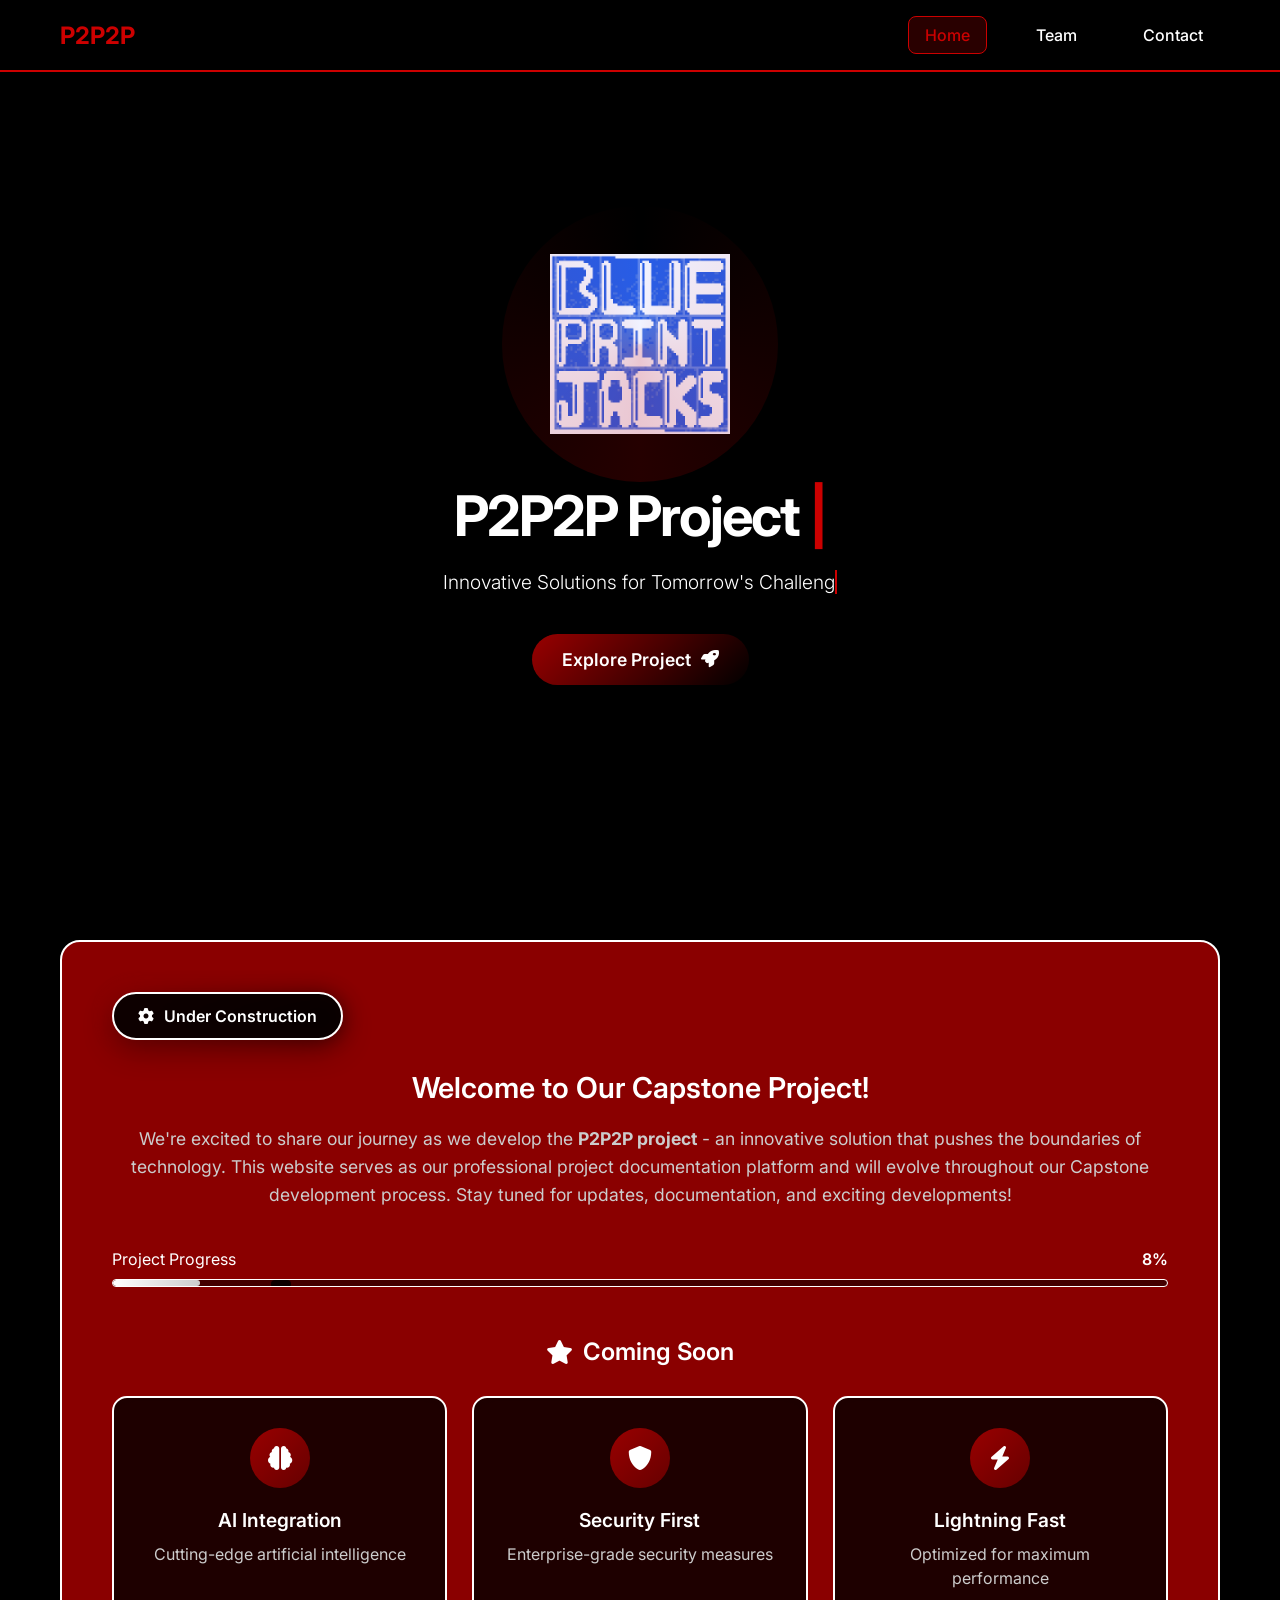
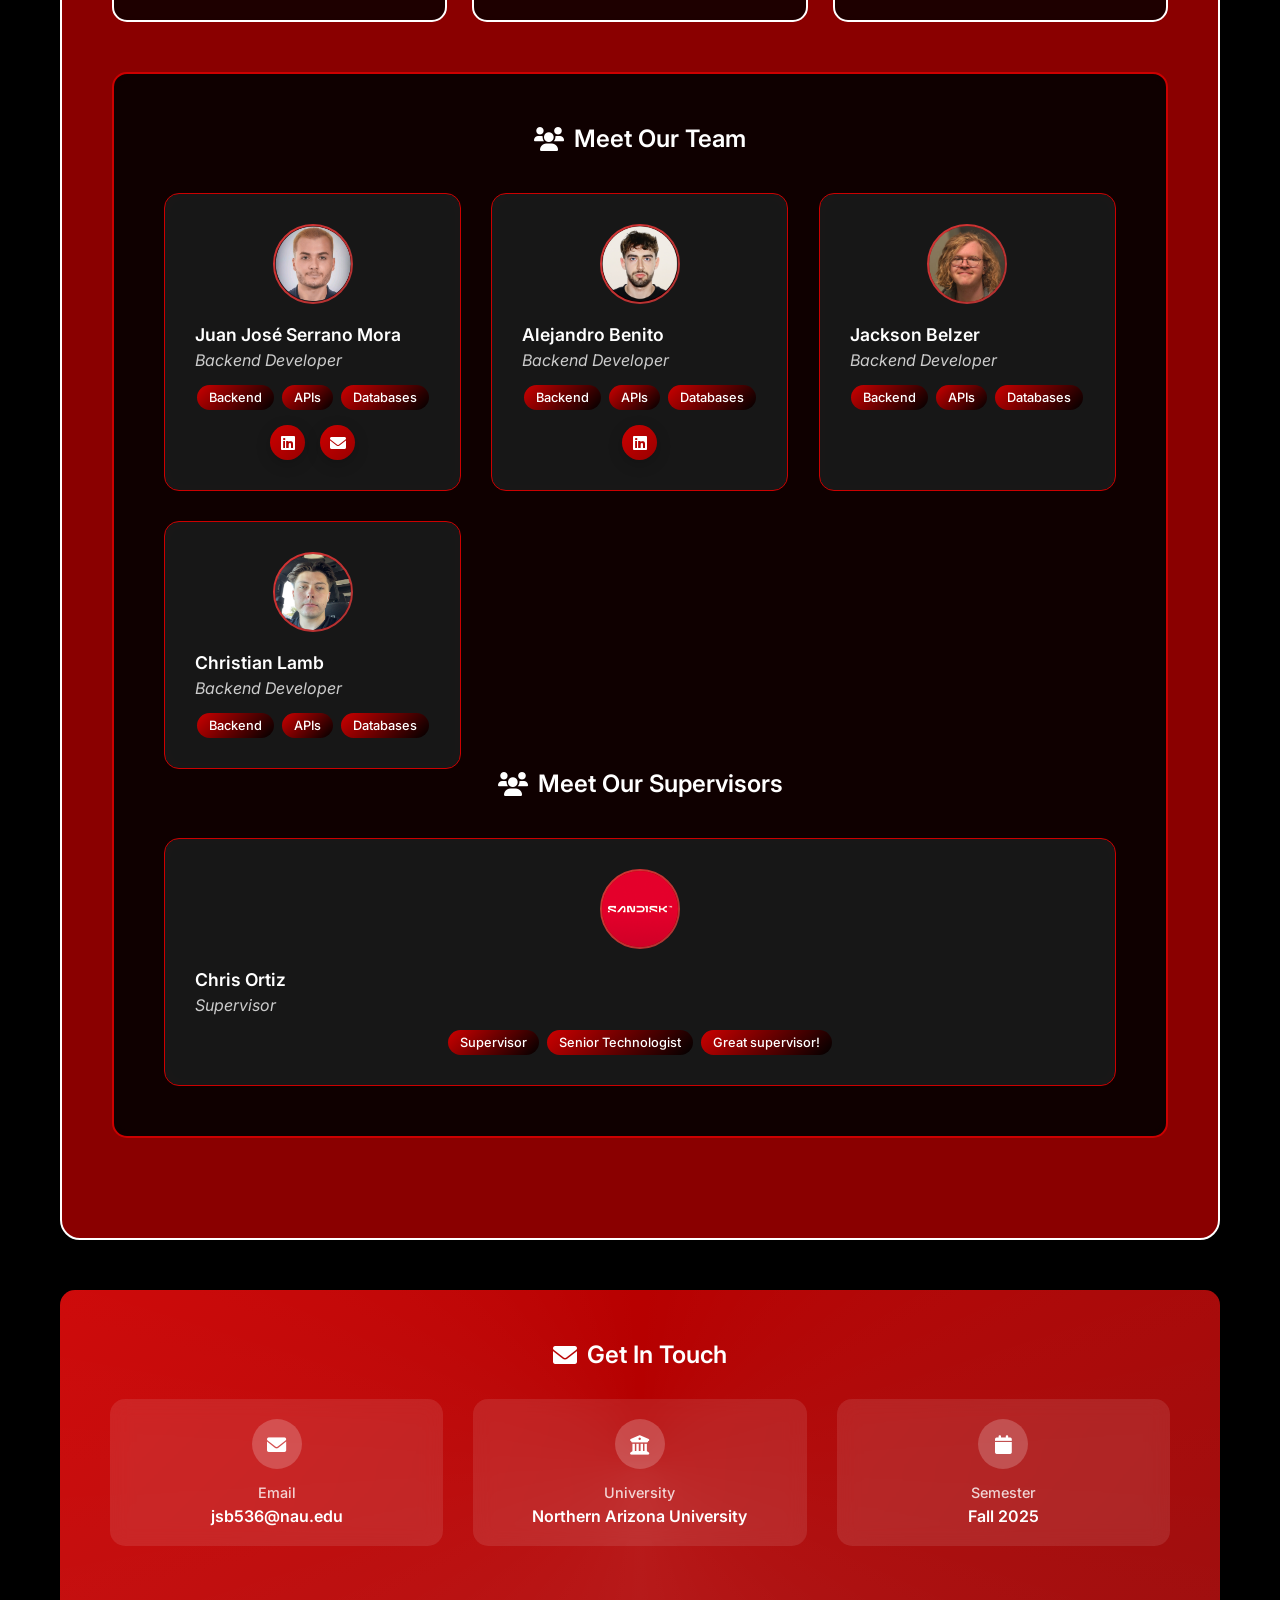
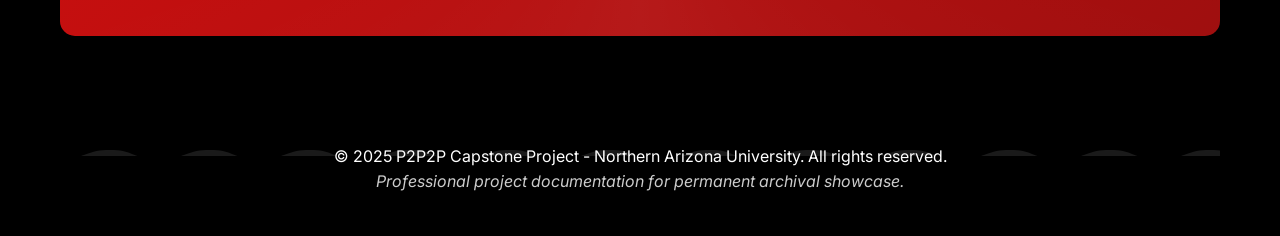
==== web/index.html @ 06bf7842 "added web page" ====
<!DOCTYPE html>
<html lang="en">
<head>
    <meta charset="UTF-8">
    <meta name="viewport" content="width=device-width, initial-scale=1.0">
    <meta name="description" content="P2P2P Capstone Project - Northern Arizona University Fall 2025. Professional project documentation and development showcase.">
    <meta name="keywords" content="Capstone, P2P2P, Northern Arizona University, Software Engineering, Computer Science">
    <meta name="author" content="Juan José Serrano Mora, Alejandro Benito">
    <title>P2P2P - Capstone Project | Northern Arizona University</title>
    <link href="https://fonts.googleapis.com/css2?family=Inter:wght@300;400;600;700&display=swap" rel="stylesheet">
    <link rel="stylesheet" href="https://cdnjs.cloudflare.com/ajax/libs/font-awesome/6.0.0/css/all.min.css">
    <link rel="stylesheet" href="styles.css">
</head>
<body>
    <!-- Particles Background -->
    <div class="particles-container" id="particles"></div>
    
    <!-- Navigation -->
    <nav class="nav">
        <div class="nav-container">
            <div class="nav-logo">P2P2P</div>
            <div class="nav-menu">
                <a href="#home" class="nav-link">Home</a>
                <a href="#team" class="nav-link">Team</a>
                <a href="#contact" class="nav-link">Contact</a>
            </div>
            <div class="nav-toggle" id="mobile-menu">
                <span class="bar"></span>
                <span class="bar"></span>
                <span class="bar"></span>
            </div>
        </div>
    </nav>

    <div class="container">
        <!-- Hero Section -->
        <section class="hero" id="home">
            <div class="hero-content">
                <div class="logo-container">
                    <div class="logo">
                        <img src="./images/blueprint_jacks_big.png" alt="P2P2P Team Logo" class="logo-image">
                        <div class="logo-glow"></div>
                    </div>
                </div>
                <h1 class="project-title">
                    <span class="title-line">P2P2P Project</span>
                    <span class="title-cursor">|</span>
                </h1>
                <p class="project-subtitle typing-text">Innovative Solutions for Tomorrow's Challenges</p>
                <a href="https://github.com/xyloquack/P2P2P" target="_blank" class="cta-button">
                    <span>Explore Project</span>
                    <i class="fas fa-rocket"></i>
                </a>
            </div>
        </section>

        <!-- Main Content -->
        <main class="main-content">
            <div class="construction-badge">
                <i class="fas fa-cog"></i>
                <span>Under Construction</span>
                <div class="badge-glow"></div>
            </div>

            <h2 class="welcome-message">Welcome to Our Capstone Project!</h2>
            
            <p class="description">
                We're excited to share our journey as we develop the <strong>P2P2P project</strong> - an innovative solution that pushes the boundaries 
                of technology. This website serves as our professional project documentation platform and will evolve throughout 
                our Capstone development process. Stay tuned for updates, documentation, and exciting developments!
            </p>

            <!-- Interactive Progress Bar -->
            <div class="progress-section">
                <div class="progress-label">
                    <span>Project Progress</span>
                    <span class="progress-percentage">15%</span>
                </div>
                <div class="progress-bar">
                    <div class="progress-fill"></div>
                    <div class="progress-sparkle"></div>
                </div>
            </div>

            <!-- Features Preview -->
            <div class="features-preview">
                <h3 class="section-title">
                    <i class="fas fa-star"></i>
                    Coming Soon
                </h3>
                <div class="features-grid">
                    <div class="feature-card">
                        <div class="feature-icon">
                            <i class="fas fa-brain"></i>
                        </div>
                        <h4>AI Integration</h4>
                        <p>Cutting-edge artificial intelligence</p>
                    </div>
                    <div class="feature-card">
                        <div class="feature-icon">
                            <i class="fas fa-shield-alt"></i>
                        </div>
                        <h4>Security First</h4>
                        <p>Enterprise-grade security measures</p>
                    </div>
                    <div class="feature-card">
                        <div class="feature-icon">
                            <i class="fas fa-bolt"></i>
                        </div>
                        <h4>Lightning Fast</h4>
                        <p>Optimized for maximum performance</p>
                    </div>
                </div>
            </div>

            <!-- Team Section -->
            <section class="team-section" id="team">
                <h3 class="section-title">
                    <i class="fas fa-users"></i>
                    Meet Our Team
                </h3>
                <div class="team-grid">
                    <div class="team-member">
                        <div class="member-avatar">
                            <img src="./images/juan_jose_serrano.png" alt="Juan José Serrano" class="member-photo">
                            <div class="avatar-ring"></div>
                        </div>
                        <div class="member-info">
                            <div class="member-name">Juan José Serrano Mora</div>
                            <div class="member-role">Backend Developer</div>
                            <div class="member-skills">
                                <span class="skill">Backend</span>
                                <span class="skill">APIs</span>
                                <span class="skill">Databases</span>
                            </div>
                            <div class="member-links">
                                <a href="https://www.linkedin.com/in/juan-jos%C3%A9-serrano-mora/" target="_blank" class="member-linkedin">
                                    <i class="fab fa-linkedin"></i>
                                </a>
                                <a href="mailto:jserranom04@gmail.com" class="member-email">
                                    <i class="fas fa-envelope"></i>
                                </a>
                            </div>
                        </div>
                    </div>
                    <div class="team-member">
                        <div class="member-avatar">
                            <img src="./images/alejandro_benito.png" alt="Alejandro Benito" class="member-photo">
                            <div class="avatar-ring"></div>
                        </div>
                        <div class="member-info">
                            <div class="member-name">Alejandro Benito</div>
                            <div class="member-role">Backend Developer</div>
                            <div class="member-skills">
                                <span class="skill">Backend</span>
                                <span class="skill">APIs</span>
                                <span class="skill">Databases</span>
                            </div>
                            <div class="member-links">
                                <a href="https://www.linkedin.com/in/albenito" target="_blank" class="member-linkedin">
                                    <i class="fab fa-linkedin"></i>
                                </a>
                            </div>
                        </div>
                    </div>
                    <div class="team-member">
                        <div class="member-avatar">
                            <img src="./images/jackson_belzer.png" alt="Jackson Belzer" class="member-photo">
                            <div class="avatar-ring"></div>
                        </div>
                        <div class="member-info">
                            <div class="member-name">Jackson Belzer</div>
                            <div class="member-role">Backend Developer</div>
                            <div class="member-skills">
                                <span class="skill">Backend</span>
                                <span class="skill">APIs</span>
                                <span class="skill">Databases</span>
                            </div>
                        </div>
                    </div>
                    <div class="team-member">
                        <div class="member-avatar">
                            <img src="./images/christian_lamb.png" alt="Christian Lamb" class="member-photo">
                            <div class="avatar-ring"></div>
                        </div>
                        <div class="member-info">
                            <div class="member-name">Christian Lamb</div>
                            <div class="member-role">Backend Developer</div>
                            <div class="member-skills">
                                <span class="skill">Backend</span>
                                <span class="skill">APIs</span>
                                <span class="skill">Databases</span>
                            </div>
                        </div>
                    </div>
                </div>
                <h3 class="section-title">
                    <i class="fas fa-users"></i>
                    Meet Our Supervisors
                </h3>
                <div class="sand disk team">
                    <div class="team-member">
                        <div class="member-avatar">
                            <img src="./images/sand-disk.png" alt="Chris Ortiz" class="member-photo">
                            <div class="avatar-ring"></div>
                        </div>
                        <div class="member-info">
                            <div class="member-name">Chris Ortiz</div>
                            <div class="member-role">Supervisor</div>
                            <div class="member-skills">
                                <span class="skill">Supervisor</span>
                                <span class="skill">Senior Technologist</span>
                                <span class="skill">Great supervisor!</span>
                            </div>
                        </div>
                    </div>
                </div>
            </section>
        </main>

        <!-- Contact Section -->
        <section class="contact-section" id="contact">
            <h3 class="section-title">
                <i class="fas fa-envelope"></i>
                Get In Touch
            </h3>
            <div class="contact-content">
                <div class="contact-info">
                    <div class="contact-item">
                        <div class="contact-icon">
                            <i class="fas fa-envelope"></i>
                        </div>
                        <div class="contact-details">
                            <span class="contact-label">Email</span>
                            <span class="contact-value">jsb536@nau.edu</span>
                        </div>
                    </div>
                    <div class="contact-item">
                        <div class="contact-icon">
                            <i class="fas fa-university"></i>
                        </div>
                        <div class="contact-details">
                            <span class="contact-label">University</span>
                            <span class="contact-value">Northern Arizona University</span>
                        </div>
                    </div>
                    <div class="contact-item">
                        <div class="contact-icon">
                            <i class="fas fa-calendar"></i>
                        </div>
                        <div class="contact-details">
                            <span class="contact-label">Semester</span>
                            <span class="contact-value">Fall 2025</span>
                        </div>
                    </div>
                </div>
            </div>
        </section>

        <!-- Footer -->
        <footer class="footer">
            <div class="footer-content">
                <p>&copy; 2025 P2P2P Capstone Project - Northern Arizona University. All rights reserved.</p>
                <p class="footer-tagline">Professional project documentation for permanent archival showcase.</p>
            </div>
            <div class="footer-wave"></div>
        </footer>
    </div>

    <!-- Scripts -->
    <script src="script.js"></script>
</body>
</html>
---- web/styles.css ----
/* ==========================================================================
   P2P2P Project - Advanced Styles
   ========================================================================== */

/* Reset and Base Styles */
* {
    margin: 0;
    padding: 0;
    box-sizing: border-box;
}

:root {
    --primary-gradient: linear-gradient(135deg, #CC0000 0%, #990000 100%);
    --secondary-gradient: linear-gradient(135deg, #990000 0%, #000000 100%);
    --accent-gradient: linear-gradient(135deg, #CC0000 0%, #000000 100%);
    --dark-gradient: linear-gradient(135deg, #000000 0%, #1A1A1A 100%);
    
    --text-light: rgba(255, 255, 255, 1);
    --text-dark: #FFFFFF;
    --text-muted: #CCCCCC;
    
    --shadow-soft: 0 10px 30px rgba(0, 0, 0, 0.3);
    --shadow-medium: 0 20px 60px rgba(0, 0, 0, 0.4);
    --shadow-strong: 0 30px 80px rgba(204, 0, 0, 0.3);
    
    --border-radius-sm: 8px;
    --border-radius-md: 15px;
    --border-radius-lg: 20px;
    --border-radius-xl: 30px;
    
    --transition-fast: 0.2s ease;
    --transition-medium: 0.3s ease;
    --transition-slow: 0.5s ease;
}

body {
    font-family: 'Inter', sans-serif;
    background: #000000;
    min-height: 100vh;
    color: #FFFFFF;
    overflow-x: hidden;
    position: relative;
}

.container {
    max-width: 1200px;
    margin: 0 auto;
    padding: 0 20px;
    position: relative;
    z-index: 2;
}

/* ==========================================================================
   Particles Background
   ========================================================================== */
.particles-container {
    position: fixed;
    top: 0;
    left: 0;
    width: 100%;
    height: 100%;
    z-index: 1;
    pointer-events: none;
}

.particle {
    position: absolute;
    background: rgba(255, 255, 255, 0.1);
    border-radius: 50%;
    pointer-events: none;
    animation: float-particle linear infinite;
}

@keyframes float-particle {
    from {
        transform: translateY(100vh) rotate(0deg);
        opacity: 0;
    }
    10% {
        opacity: 1;
    }
    90% {
        opacity: 1;
    }
    to {
        transform: translateY(-100px) rotate(360deg);
        opacity: 0;
    }
}

/* ==========================================================================
   Navigation
   ========================================================================== */
.nav {
    position: fixed;
    top: 0;
    left: 0;
    right: 0;
    background: rgba(0, 0, 0, 0.9);
    backdrop-filter: blur(20px);
    border-bottom: 2px solid #CC0000;
    z-index: 1000;
    transition: var(--transition-medium);
}

.nav.scrolled {
    background: rgba(0, 0, 0, 0.95);
    box-shadow: 0 4px 20px rgba(204, 0, 0, 0.3);
}

.nav-container {
    max-width: 1200px;
    margin: 0 auto;
    padding: 1rem 20px;
    display: flex;
    justify-content: space-between;
    align-items: center;
}

.nav-logo {
    font-size: 1.5rem;
    font-weight: 700;
    color: #CC0000;
    text-decoration: none;
    text-shadow: 2px 2px 4px rgba(0, 0, 0, 0.8);
    transition: var(--transition-medium);
}

.nav-logo:hover {
    color: #FF0000;
    text-shadow: 0 0 10px rgba(204, 0, 0, 0.5);
}

.nav-menu {
    display: flex;
    gap: 2rem;
}

.nav-link {
    color: #FFFFFF;
    text-decoration: none;
    font-weight: 500;
    position: relative;
    transition: var(--transition-medium);
    padding: 8px 16px;
    border-radius: var(--border-radius-sm);
    border: 1px solid transparent;
}

.nav-link:hover {
    color: #CC0000;
    background: rgba(204, 0, 0, 0.1);
    border-color: #CC0000;
    transform: translateY(-2px);
}

.nav-link::after {
    content: '';
    position: absolute;
    bottom: 2px;
    left: 50%;
    width: 0;
    height: 2px;
    background: #CC0000;
    transition: var(--transition-medium);
    transform: translateX(-50%);
}

.nav-link:hover::after {
    width: 80%;
}

.nav-toggle {
    display: none;
    flex-direction: column;
    cursor: pointer;
}

.bar {
    width: 25px;
    height: 3px;
    background: white;
    margin: 3px 0;
    transition: var(--transition-medium);
}

/* ==========================================================================
   Hero Section
   ========================================================================== */
.hero {
    min-height: 100vh;
    display: flex;
    align-items: center;
    justify-content: center;
    text-align: center;
    position: relative;
    padding: 60px 0 40px 0;
}

.hero-content {
    position: relative;
    z-index: 3;
}

.logo-container {
    margin-bottom: 30px;
    position: relative;
}

.logo {
    width: 216px;
    height: 216px;
    margin: 0 auto;
    display: flex;
    align-items: center;
    justify-content: center;
    position: relative;
    animation: float 3s ease-in-out infinite;
    transition: var(--transition-medium);
}

.logo:hover {
    transform: scale(1.05);
}

.logo-image {
    width: 180px;
    height: 180px;
    object-fit: contain;
    filter: drop-shadow(4px 4px 8px rgba(0, 0, 0, 0.8));
}

.logo-text {
    font-size: 48px;
    font-weight: bold;
    color: #FFFFFF;
    text-shadow: 2px 2px 4px rgba(0, 0, 0, 0.8);
}

.logo-glow {
    position: absolute;
    top: -30px;
    left: -30px;
    right: -30px;
    bottom: -30px;
    background: conic-gradient(from 0deg, transparent, rgba(204, 0, 0, 0.3), transparent);
    border-radius: 50%;
    animation: rotate 4s linear infinite;
    opacity: 0.6;
}

@keyframes float {
    0%, 100% { transform: translateY(0px); }
    50% { transform: translateY(-10px); }
}

@keyframes rotate {
    from { transform: rotate(0deg); }
    to { transform: rotate(360deg); }
}

.project-title {
    font-size: 3.5rem;
    font-weight: 700;
    color: white;
    margin-bottom: 20px;
    text-shadow: 2px 2px 4px rgba(0, 0, 0, 0.3);
    letter-spacing: -2px;
    position: relative;
}

.title-cursor {
    animation: blink 1s infinite;
    color: #CC0000;
}

@keyframes blink {
    0%, 50% { opacity: 1; }
    51%, 100% { opacity: 0; }
}

.project-subtitle {
    font-size: 1.2rem;
    color: var(--text-light);
    margin-bottom: 40px;
    font-weight: 300;
    opacity: 0;
    animation: fadeInUp 1s ease 0.5s forwards;
}

.typing-text {
    border-right: 2px solid #CC0000;
    animation: typing 3s steps(40, end), blink-caret 0.75s step-end infinite;
    white-space: nowrap;
    overflow: hidden;
}

@keyframes typing {
    from { width: 0; }
    to { width: 100%; }
}

@keyframes blink-caret {
    from, to { border-color: transparent; }
    50% { border-color: #CC0000; }
}

@keyframes fadeInUp {
    from {
        opacity: 0;
        transform: translateY(30px);
    }
    to {
        opacity: 1;
        transform: translateY(0);
    }
}

.cta-button {
    background: var(--secondary-gradient);
    color: white;
    border: none;
    padding: 15px 30px;
    border-radius: var(--border-radius-xl);
    font-size: 1.1rem;
    font-weight: 600;
    cursor: pointer;
    transition: var(--transition-medium);
    box-shadow: var(--shadow-soft);
    position: relative;
    overflow: hidden;
    display: inline-flex;
    align-items: center;
    gap: 10px;
    text-decoration: none;
}

.cta-button::before {
    content: '';
    position: absolute;
    top: 0;
    left: -100%;
    width: 100%;
    height: 100%;
    background: rgba(255, 255, 255, 0.2);
    transition: var(--transition-medium);
}

.cta-button:hover::before {
    left: 100%;
}

.cta-button:hover {
    transform: translateY(-3px);
    box-shadow: var(--shadow-medium);
}

.cta-button i {
    transition: var(--transition-medium);
}

.cta-button:hover i {
    transform: translateX(5px);
}

/* ==========================================================================
   Main Content
   ========================================================================== */
.main-content {
    background: rgba(153, 0, 0, 0.9);
    backdrop-filter: blur(20px);
    border-radius: var(--border-radius-lg);
    padding: 50px;
    margin: 40px 0;
    box-shadow: var(--shadow-medium);
    position: relative;
    border: 2px solid #FFFFFF;
}

.construction-badge {
    display: inline-flex;
    align-items: center;
    background: rgba(0, 0, 0, 0.9);
    color: white;
    padding: 12px 24px;
    border-radius: var(--border-radius-xl);
    font-weight: 600;
    margin-bottom: 30px;
    box-shadow: var(--shadow-soft);
    position: relative;
    gap: 10px;
    animation: pulse-badge 2s ease-in-out infinite;
    border: 2px solid #FFFFFF;
}

@keyframes pulse-badge {
    0%, 100% { transform: scale(1); }
    50% { transform: scale(1.05); }
}

.construction-badge i {
    animation: spin 2s linear infinite;
}

@keyframes spin {
    from { transform: rotate(0deg); }
    to { transform: rotate(360deg); }
}

.badge-glow {
    position: absolute;
    top: -2px;
    left: -2px;
    right: -2px;
    bottom: -2px;
    background: var(--secondary-gradient);
    border-radius: var(--border-radius-xl);
    z-index: -1;
    filter: blur(10px);
    opacity: 0.5;
    animation: glow-pulse 2s ease-in-out infinite;
}

@keyframes glow-pulse {
    0%, 100% { opacity: 0.5; }
    50% { opacity: 0.8; }
}

.welcome-message {
    font-size: 1.8rem;
    font-weight: 600;
    color: #FFFFFF;
    margin-bottom: 20px;
    text-align: center;
}

.description {
    font-size: 1.1rem;
    line-height: 1.6;
    color: #CCCCCC;
    text-align: center;
    margin-bottom: 40px;
}

/* ==========================================================================
   Progress Section
   ========================================================================== */
.progress-section {
    margin: 40px 0;
}

.progress-label {
    display: flex;
    justify-content: space-between;
    align-items: center;
    margin-bottom: 10px;
}

.progress-percentage {
    font-weight: 600;
    color: #FFFFFF;
}

.progress-bar {
    width: 100%;
    height: 8px;
    background: rgba(0, 0, 0, 0.5);
    border-radius: var(--border-radius-sm);
    overflow: hidden;
    position: relative;
    border: 1px solid #FFFFFF;
}

.progress-fill {
    height: 100%;
    background: linear-gradient(90deg, #FFFFFF 0%, #CCCCCC 100%);
    width: 15%;
    border-radius: var(--border-radius-sm);
    animation: progress-pulse 2s ease-in-out infinite;
    position: relative;
}

@keyframes progress-pulse {
    0%, 100% { opacity: 1; }
    50% { opacity: 0.7; }
}

.progress-sparkle {
    position: absolute;
    top: 0;
    left: 15%;
    width: 20px;
    height: 8px;
    background: rgba(0, 0, 0, 0.8);
    border-radius: var(--border-radius-sm);
    animation: sparkle 1.5s ease-in-out infinite;
}

@keyframes sparkle {
    0%, 100% { opacity: 0; transform: translateX(-10px); }
    50% { opacity: 1; transform: translateX(10px); }
}

/* ==========================================================================
   Features Preview
   ========================================================================== */
.features-preview {
    margin: 50px 0;
}

.section-title {
    font-size: 1.5rem;
    font-weight: 600;
    color: #FFFFFF;
    margin-bottom: 30px;
    display: flex;
    align-items: center;
    justify-content: center;
}

.section-title i {
    margin-right: 10px;
    color: #FFFFFF;
}

.features-grid {
    display: grid;
    grid-template-columns: repeat(auto-fit, minmax(280px, 1fr));
    gap: 25px;
    margin-top: 30px;
}

.feature-card {
    background: rgba(0, 0, 0, 0.8);
    backdrop-filter: blur(10px);
    border-radius: var(--border-radius-md);
    padding: 30px;
    text-align: center;
    transition: var(--transition-medium);
    border: 2px solid #FFFFFF;
    position: relative;
    overflow: hidden;
}

.feature-card::before {
    content: '';
    position: absolute;
    top: 0;
    left: -100%;
    width: 100%;
    height: 100%;
    background: linear-gradient(90deg, transparent, rgba(255, 255, 255, 0.3), transparent);
    transition: var(--transition-slow);
}

.feature-card:hover::before {
    left: 100%;
}

.feature-card:hover {
    transform: translateY(-10px);
    box-shadow: var(--shadow-medium);
}

.feature-icon {
    width: 60px;
    height: 60px;
    background: linear-gradient(135deg, #990000 0%, #660000 100%);
    border-radius: 50%;
    display: flex;
    align-items: center;
    justify-content: center;
    margin: 0 auto 20px;
    color: white;
    font-size: 24px;
    transition: var(--transition-medium);
}

.feature-card:hover .feature-icon {
    transform: scale(1.1) rotate(360deg);
}

.feature-card h4 {
    font-size: 1.2rem;
    font-weight: 600;
    margin-bottom: 10px;
    color: #FFFFFF;
}

.feature-card p {
    color: #CCCCCC;
    line-height: 1.5;
}

/* ==========================================================================
   Team Section
   ========================================================================== */
.team-section {
    background: rgba(0, 0, 0, 0.9);
    backdrop-filter: blur(10px);
    border-radius: var(--border-radius-md);
    padding: 50px;
    margin: 50px 0;
    border: 2px solid #CC0000;
    position: relative;
}

.team-section .section-title {
    margin-bottom: 40px;
    color: var(--text-light);
}

.team-grid {
    display: grid;
    grid-template-columns: repeat(auto-fit, minmax(280px, 1fr));
    gap: 30px;
}

.team-member {
    background: rgba(26, 26, 26, 0.9);
    backdrop-filter: blur(10px);
    border-radius: var(--border-radius-md);
    padding: 30px;
    text-align: center;
    transition: var(--transition-medium);
    border: 1px solid #CC0000;
    position: relative;
    overflow: hidden;
}

.team-member:hover {
    transform: translateY(-10px);
    box-shadow: var(--shadow-medium);
}

.member-avatar {
    width: 80px;
    height: 80px;
    background: var(--primary-gradient);
    border-radius: 50%;
    margin: 0 auto 20px;
    display: flex;
    align-items: center;
    justify-content: center;
    color: white;
    font-size: 28px;
    font-weight: bold;
    position: relative;
    transition: var(--transition-medium);
}

.member-avatar span {
    z-index: 2;
    position: relative;
}

.member-photo {
    width: 100%;
    height: 100%;
    border-radius: 50%;
    object-fit: cover;
    z-index: 2;
    position: relative;
    border: 2px solid rgba(255, 255, 255, 0.2);
    transition: var(--transition-medium);
}

.team-member:hover .member-photo {
    border-color: rgba(255, 255, 255, 0.6);
    transform: scale(1.05);
}

.avatar-ring {
    position: absolute;
    top: -5px;
    left: -5px;
    right: -5px;
    bottom: -5px;
    border: 2px solid transparent;
    border-radius: 50%;
    background: conic-gradient(from 0deg, transparent, #CC0000, transparent);
    animation: rotate 3s linear infinite;
    opacity: 0;
    transition: var(--transition-medium);
}

.team-member:hover .avatar-ring {
    opacity: 1;
}

.team-member:hover .member-avatar {
    transform: scale(1.1);
}

.member-info {
    text-align: left;
}

.member-name {
    font-weight: 600;
    color: #FFFFFF;
    margin-bottom: 5px;
    font-size: 1.1rem;
}

.member-role {
    color: #CCCCCC;
    margin-bottom: 15px;
    font-style: italic;
}

.member-skills {
    display: flex;
    flex-wrap: wrap;
    gap: 8px;
    justify-content: center;
}

.skill {
    background: var(--accent-gradient);
    color: white;
    padding: 5px 12px;
    border-radius: var(--border-radius-xl);
    font-size: 0.8rem;
    font-weight: 500;
    transition: var(--transition-medium);
}

.skill:hover {
    transform: scale(1.05);
}

.member-links {
    display: flex;
    justify-content: center;
    gap: 15px;
    margin-top: 15px;
}

.member-linkedin,
.member-email {
    width: 35px;
    height: 35px;
    background: var(--primary-gradient);
    border-radius: 50%;
    display: flex;
    align-items: center;
    justify-content: center;
    color: white;
    text-decoration: none;
    font-size: 16px;
    transition: var(--transition-medium);
    box-shadow: 0 4px 15px rgba(0, 0, 0, 0.2);
}

.member-linkedin:hover,
.member-email:hover {
    transform: translateY(-3px) scale(1.1);
    box-shadow: 0 8px 25px rgba(204, 0, 0, 0.4);
}

/* ==========================================================================
   Contact Section
   ========================================================================== */
.contact-section {
    background: var(--primary-gradient);
    color: white;
    border-radius: var(--border-radius-md);
    padding: 50px;
    margin: 50px 0;
    text-align: center;
    position: relative;
    overflow: hidden;
}

.contact-section::before {
    content: '';
    position: absolute;
    top: -50%;
    left: -50%;
    width: 200%;
    height: 200%;
    background: conic-gradient(from 0deg, transparent, rgba(255, 255, 255, 0.1), transparent);
    animation: rotate 20s linear infinite;
}

.contact-content {
    position: relative;
    z-index: 2;
}

.contact-section .section-title {
    color: white;
    margin-bottom: 30px;
}

.contact-info {
    display: grid;
    grid-template-columns: repeat(auto-fit, minmax(250px, 1fr));
    gap: 30px;
    margin-bottom: 40px;
}

.contact-item {
    display: flex;
    flex-direction: column;
    align-items: center;
    text-align: center;
    transition: var(--transition-medium);
    padding: 20px;
    border-radius: var(--border-radius-md);
    background: rgba(255, 255, 255, 0.1);
    backdrop-filter: blur(10px);
}

.contact-item:hover {
    transform: translateY(-5px);
    background: rgba(255, 255, 255, 0.2);
}

.contact-icon {
    width: 50px;
    height: 50px;
    background: rgba(255, 255, 255, 0.2);
    border-radius: 50%;
    display: flex;
    align-items: center;
    justify-content: center;
    margin-bottom: 15px;
    font-size: 1.2rem;
    transition: var(--transition-medium);
}

.contact-item:hover .contact-icon {
    transform: scale(1.1);
    background: rgba(255, 255, 255, 0.3);
}

.contact-details {
    display: flex;
    flex-direction: column;
    gap: 5px;
}

.contact-label {
    font-size: 0.9rem;
    opacity: 0.8;
    font-weight: 500;
}

.contact-value {
    font-weight: 600;
}

.social-links {
    display: flex;
    justify-content: center;
    gap: 20px;
}

.social-link {
    background: rgba(0, 0, 0, 0.6);
    backdrop-filter: blur(10px);
    border-radius: var(--border-radius-md);
    display: flex;
    align-items: center;
    justify-content: center;
    color: white;
    text-decoration: none;
    transition: var(--transition-medium);
    font-size: 1.1rem;
    padding: 15px 25px;
    border: 2px solid rgba(255, 255, 255, 0.3);
    gap: 10px;
    font-weight: 600;
}

.social-link i {
    font-size: 1.3rem;
}

.social-link:hover {
    transform: translateY(-3px);
    background: rgba(0, 0, 0, 0.8);
    border-color: #FFFFFF;
    box-shadow: 0 8px 25px rgba(0, 0, 0, 0.4);
    color: #FFFFFF;
}

/* ==========================================================================
   Footer
   ========================================================================== */
.footer {
    text-align: center;
    padding: 60px 0 40px;
    position: relative;
}

.footer-content {
    position: relative;
    z-index: 2;
}

.footer-content p {
    color: var(--text-light);
    margin-bottom: 5px;
}

.footer-tagline {
    font-style: italic;
    opacity: 0.8;
}

.footer-wave {
    position: absolute;
    bottom: 0;
    left: 0;
    right: 0;
    height: 100px;
    background: url("data:image/svg+xml,%3Csvg width='100' height='20' viewBox='0 0 100 20' xmlns='http://www.w3.org/2000/svg'%3E%3Cpath d='M21.184 20c.357-.13.72-.264 1.088-.402l1.768-.661C33.64 15.347 39.647 14 50 14c10.271 0 15.362 1.222 24.629 4.928.955.383 1.944.79 2.965 1.218.383.16.692.327.855.479l.088.082.025.028.008.008-.001.001-.013-.019c-.012-.019-.022-.035-.032-.051L80 20H21.184z' fill='rgba(255,255,255,0.1)' fill-rule='evenodd'/%3E%3C/svg%3E") repeat-x;
    animation: wave 10s ease-in-out infinite;
}

@keyframes wave {
    0%, 100% { transform: translateX(0); }
    50% { transform: translateX(-50px); }
}

/* ==========================================================================
   Mobile Responsive
   ========================================================================== */
@media (max-width: 768px) {
    .nav-menu {
        position: fixed;
        left: -100%;
        top: 70px;
        flex-direction: column;
        background: rgba(0, 0, 0, 0.95);
        width: 100%;
        text-align: center;
        transition: var(--transition-medium);
        box-shadow: 0 4px 20px rgba(204, 0, 0, 0.3);
        backdrop-filter: blur(20px);
        padding: 20px 0;
        border-bottom: 2px solid #CC0000;
    }

    .nav-menu.active {
        left: 0;
    }

    .nav-menu .nav-link {
        color: #FFFFFF;
        margin: 10px 0;
        display: block;
        width: 80%;
        margin-left: auto;
        margin-right: auto;
    }

    .nav-menu .nav-link:hover {
        background: rgba(204, 0, 0, 0.2);
    }

    .nav-toggle {
        display: flex;
    }

    .nav-toggle.active .bar:nth-child(2) {
        opacity: 0;
    }

    .nav-toggle.active .bar:nth-child(1) {
        transform: translateY(8px) rotate(45deg);
    }

    .nav-toggle.active .bar:nth-child(3) {
        transform: translateY(-8px) rotate(-45deg);
    }

    .project-title {
        font-size: 2.5rem;
    }

    .hero {
        padding: 80px 0 40px;
    }

    .main-content {
        padding: 30px 20px;
        margin: 20px 10px;
    }

    .team-section {
        padding: 30px 20px;
    }

    .contact-section {
        padding: 30px 20px;
    }

    .contact-info {
        grid-template-columns: 1fr;
        gap: 20px;
    }

    .features-grid {
        grid-template-columns: 1fr;
    }

    .team-grid {
        grid-template-columns: 1fr;
    }
}

@media (max-width: 480px) {
    .project-title {
        font-size: 2rem;
    }

    .logo {
        width: 150px;
        height: 150px;
    }

    .logo-image {
        width: 130px;
        height: 130px;
    }

    .logo-text {
        font-size: 36px;
    }

    .member-skills {
        justify-content: center;
    }
}
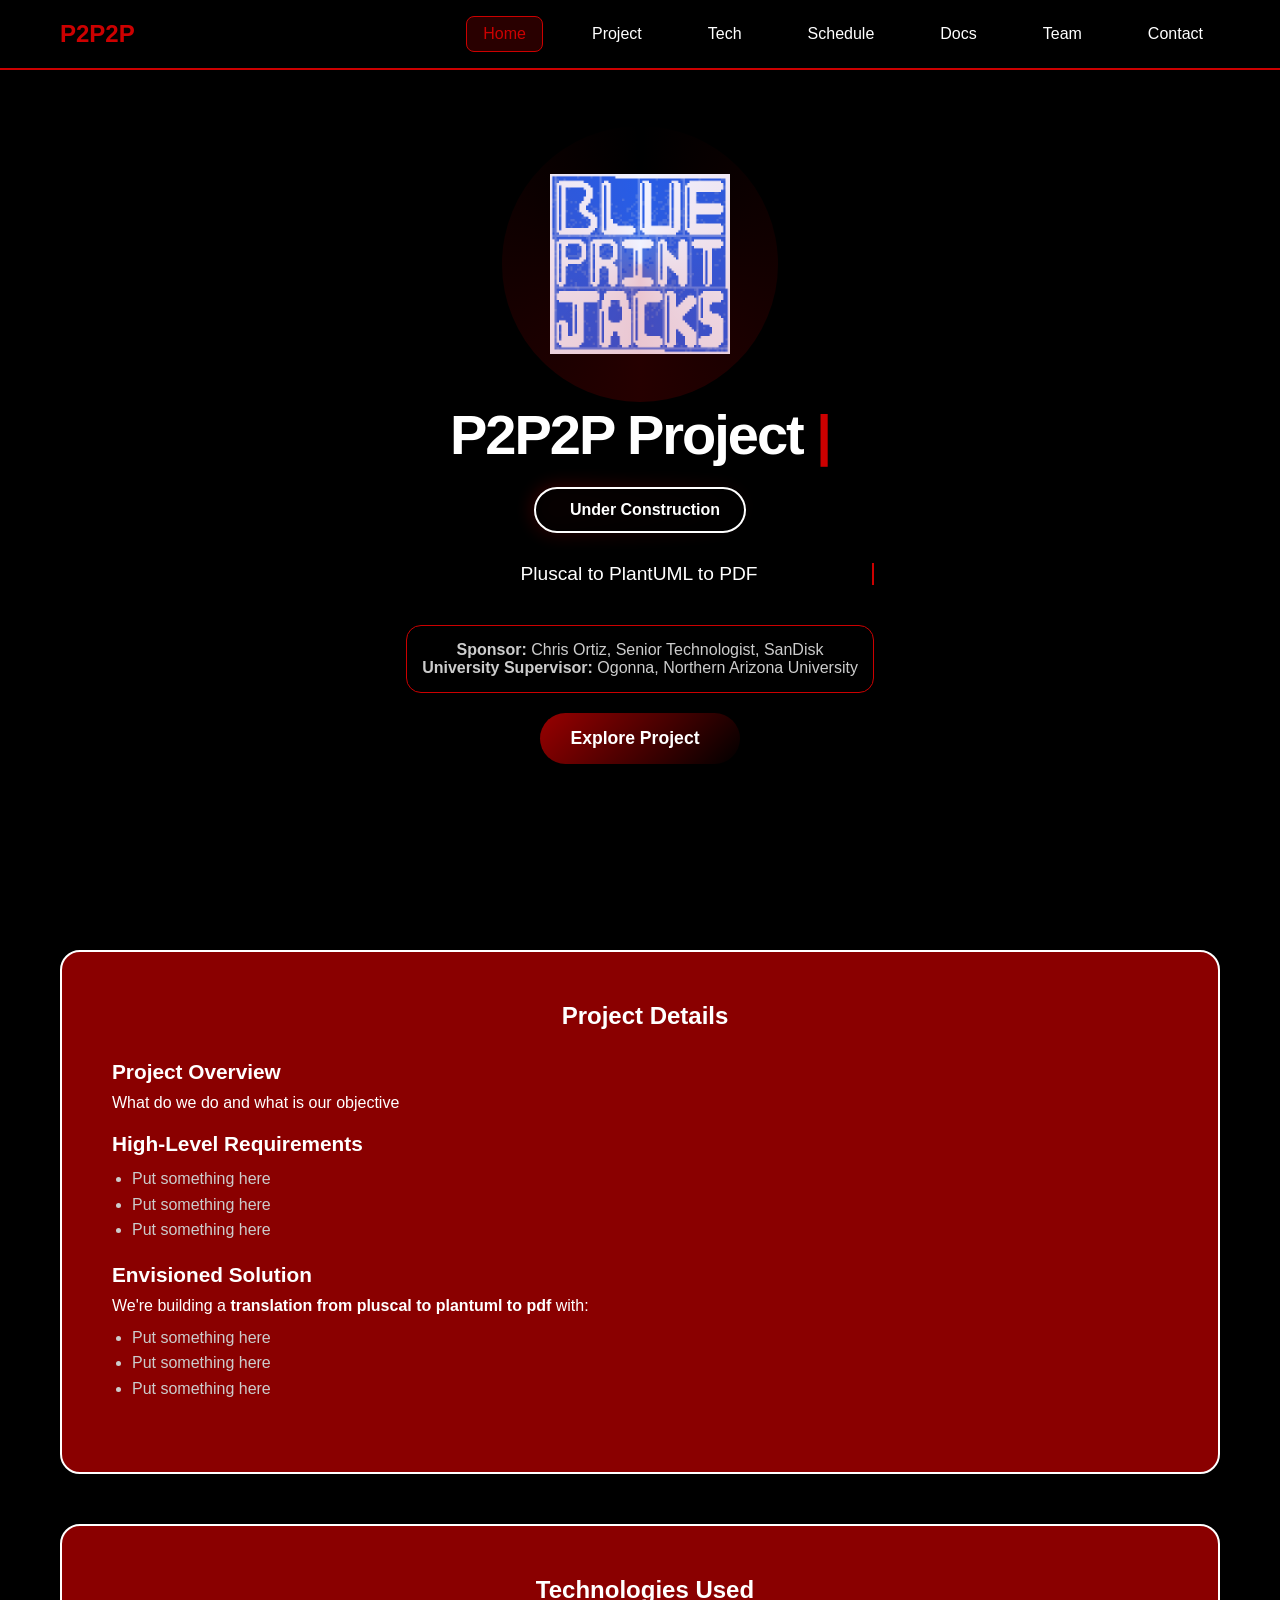
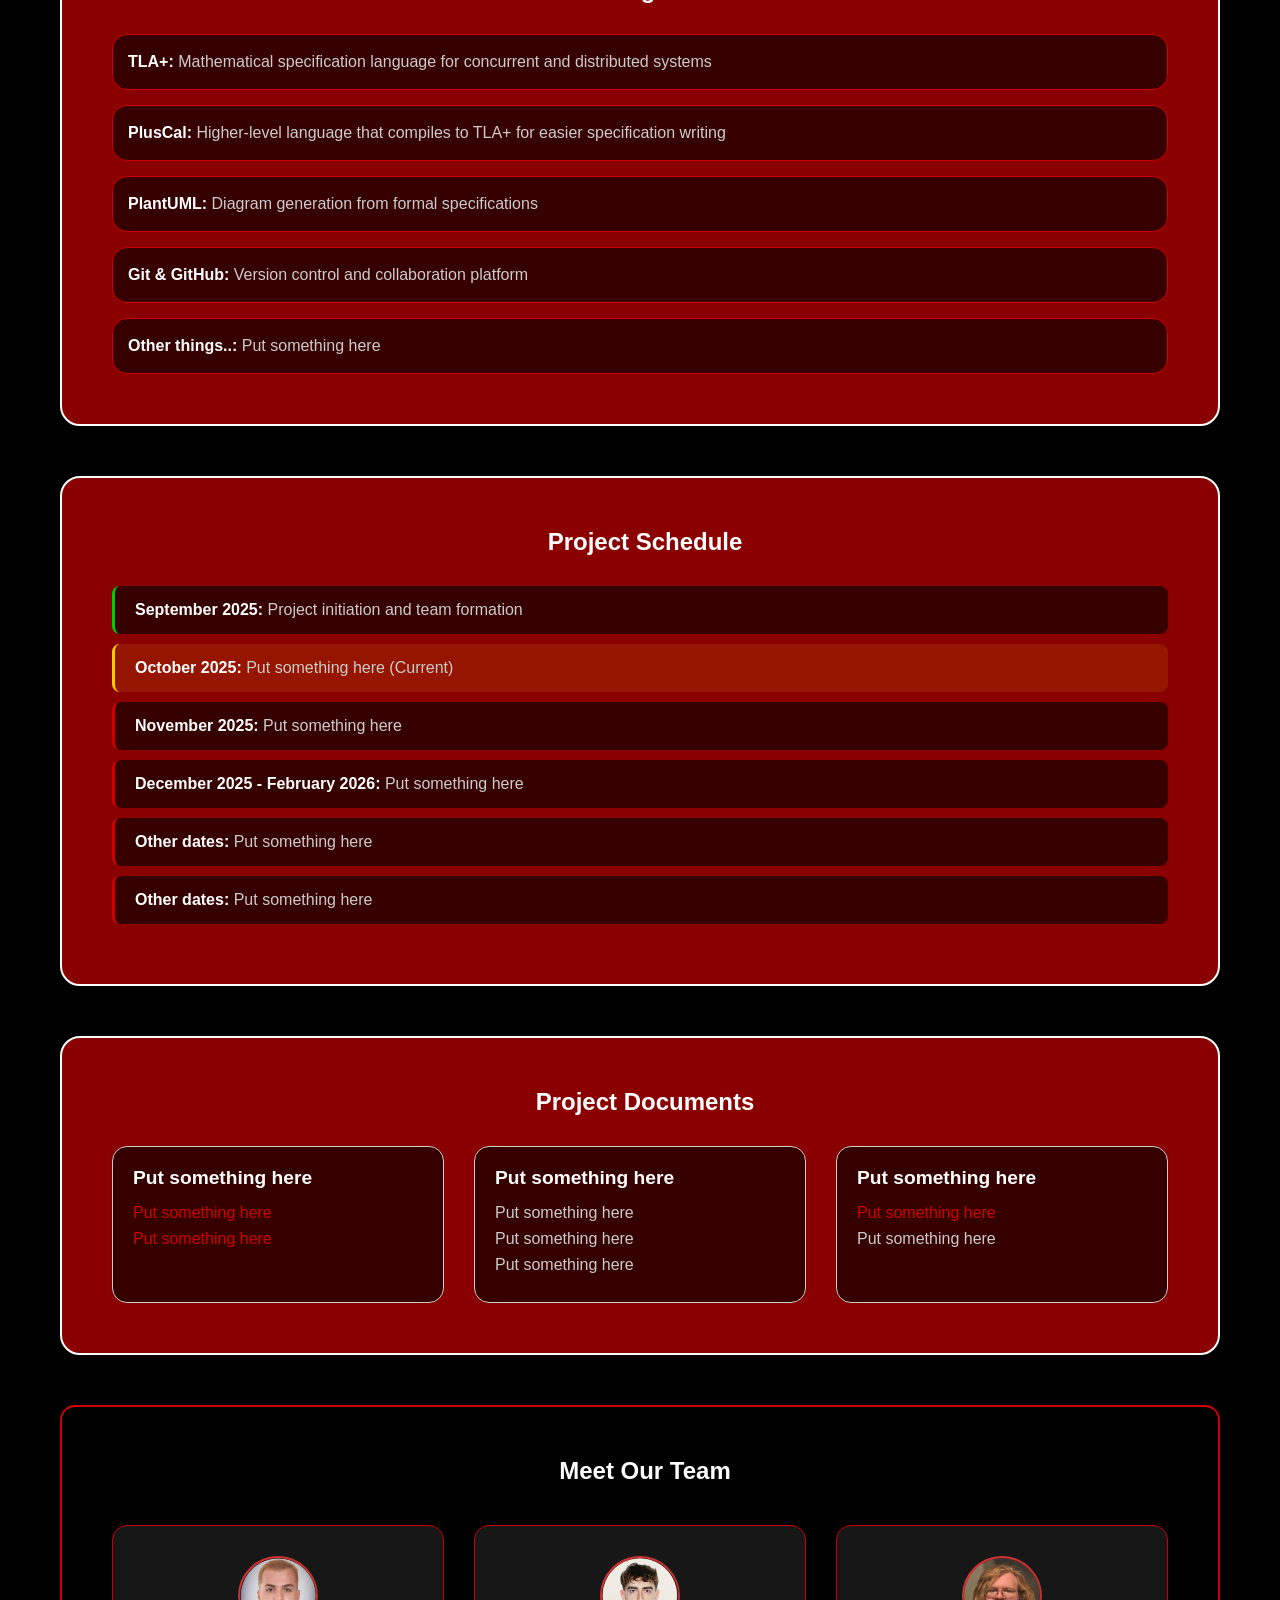
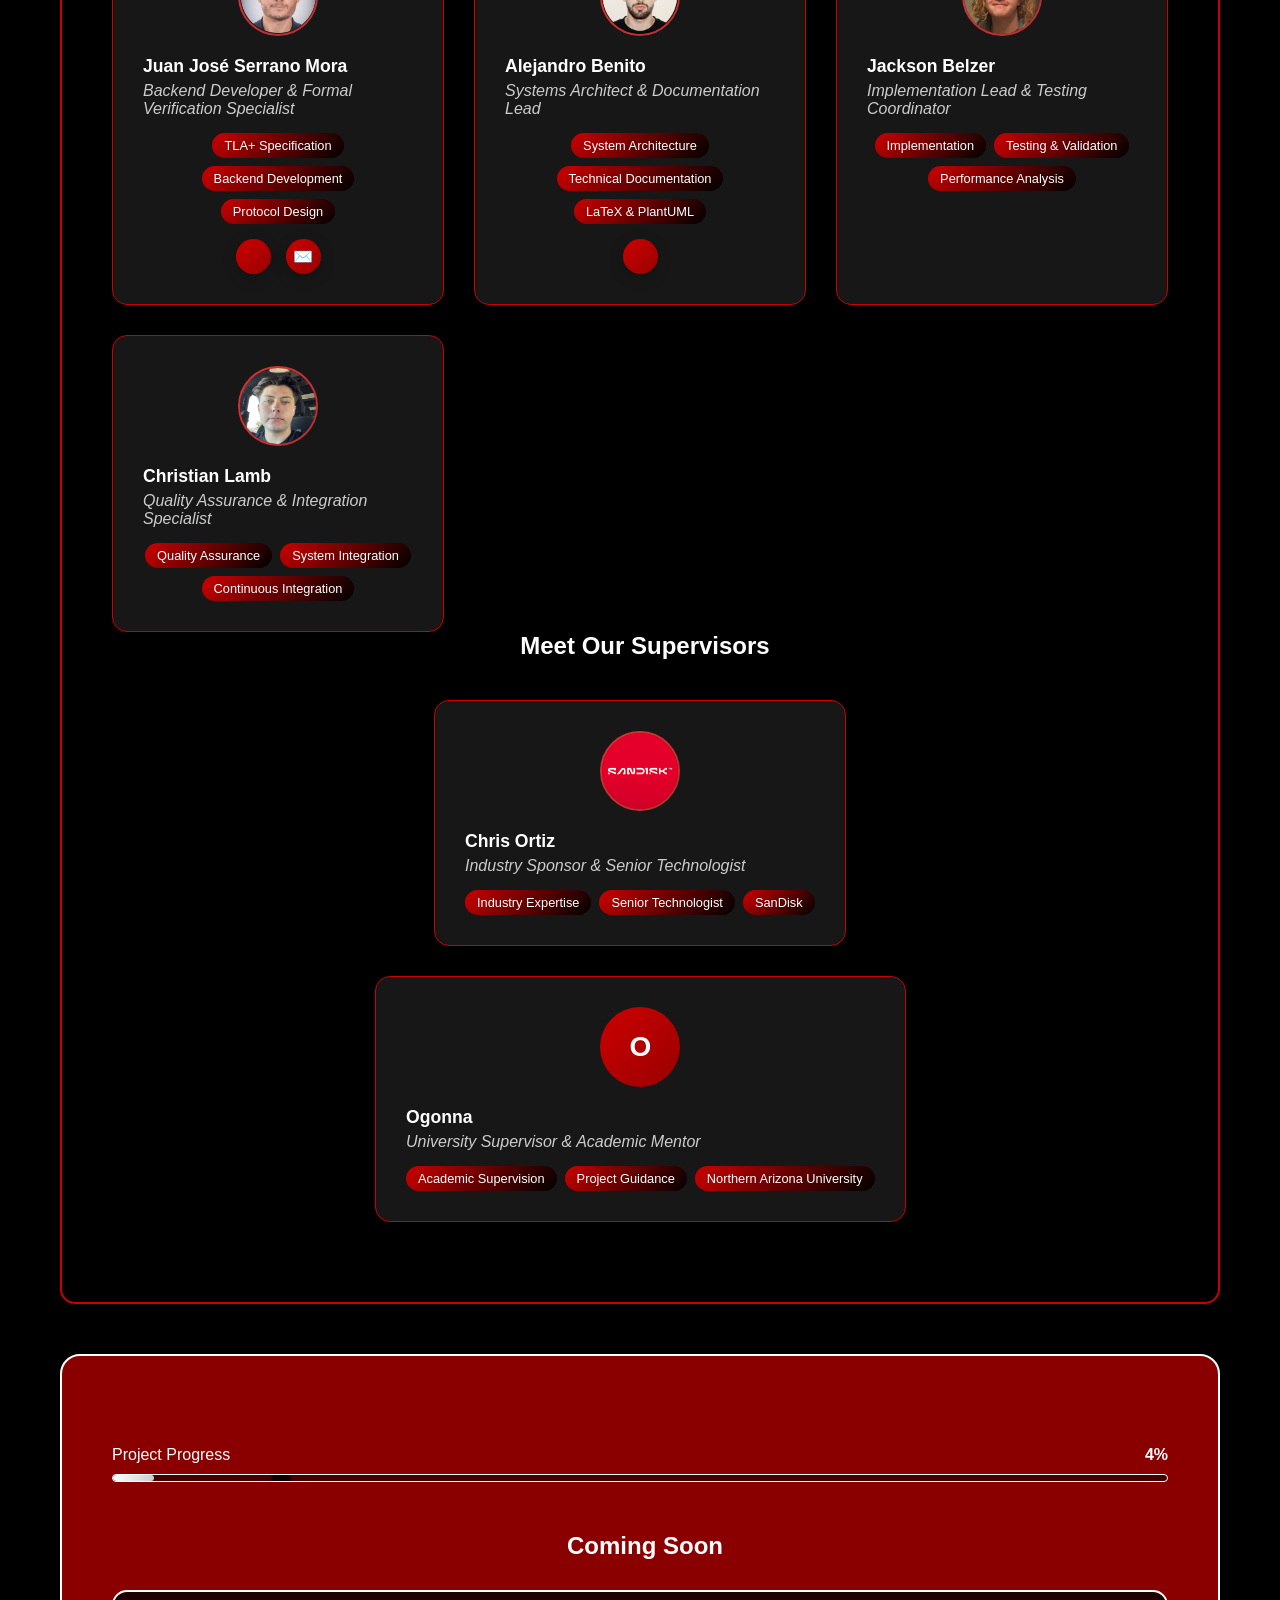
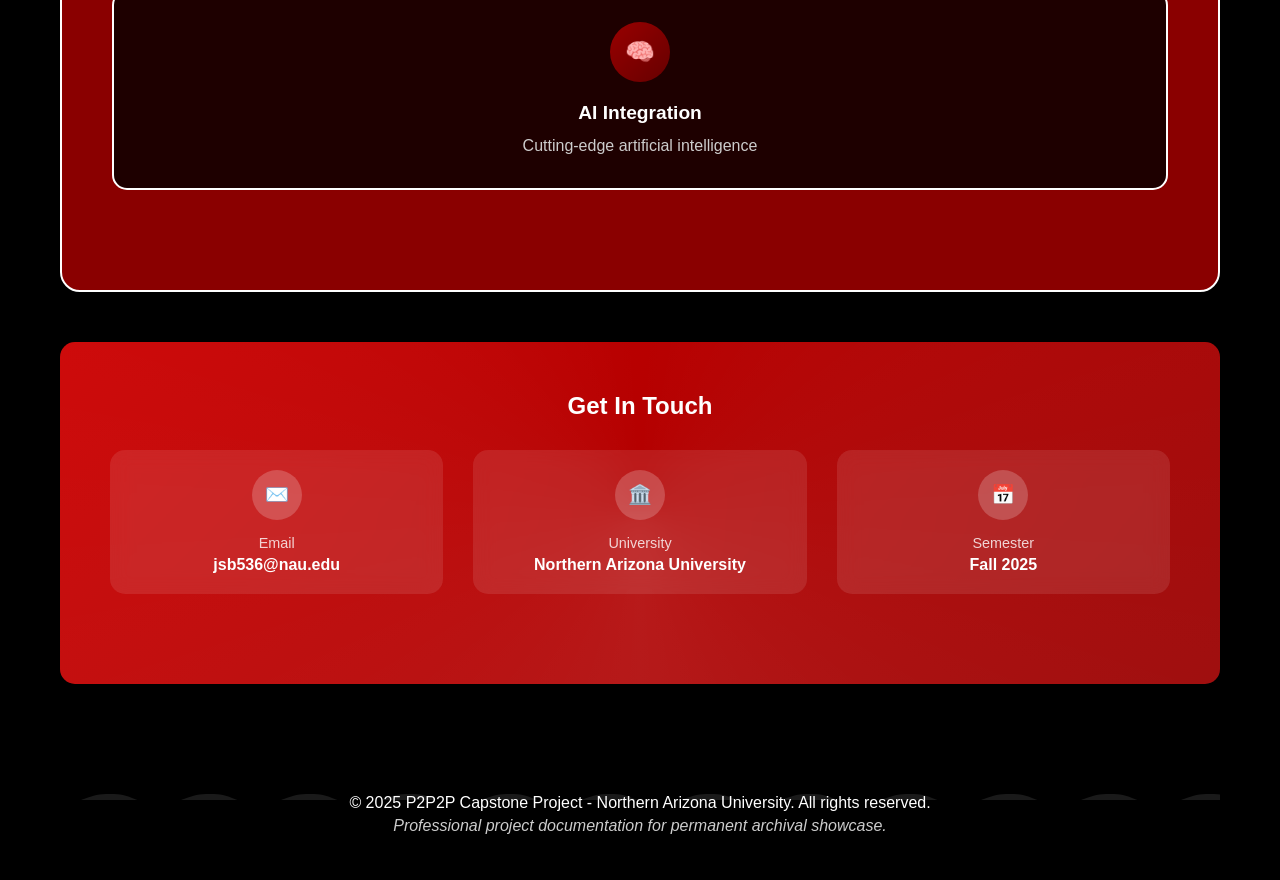
==== commit 16f8c085: "web update" ====
--- a/web/index.html
+++ b/web/index.html
@@ -7,8 +7,7 @@
     <meta name="keywords" content="Capstone, P2P2P, Northern Arizona University, Software Engineering, Computer Science">
     <meta name="author" content="Juan José Serrano Mora, Alejandro Benito">
     <title>P2P2P - Capstone Project | Northern Arizona University</title>
-    <link href="https://fonts.googleapis.com/css2?family=Inter:wght@300;400;600;700&display=swap" rel="stylesheet">
-    <link rel="stylesheet" href="https://cdnjs.cloudflare.com/ajax/libs/font-awesome/6.0.0/css/all.min.css">
+    <!-- Self-contained resources for archival compliance -->
     <link rel="stylesheet" href="styles.css">
 </head>
 <body>
@@ -21,6 +20,10 @@
             <div class="nav-logo">P2P2P</div>
             <div class="nav-menu">
                 <a href="#home" class="nav-link">Home</a>
+                <a href="#project-details" class="nav-link">Project</a>
+                <a href="#technologies" class="nav-link">Tech</a>
+                <a href="#schedule" class="nav-link">Schedule</a>
+                <a href="#documents" class="nav-link">Docs</a>
                 <a href="#team" class="nav-link">Team</a>
                 <a href="#contact" class="nav-link">Contact</a>
             </div>
@@ -42,11 +45,26 @@
                         <div class="logo-glow"></div>
                     </div>
                 </div>
+                
                 <h1 class="project-title">
                     <span class="title-line">P2P2P Project</span>
                     <span class="title-cursor">|</span>
                 </h1>
-                <p class="project-subtitle typing-text">Innovative Solutions for Tomorrow's Challenges</p>
+
+                <div class="construction-badge">
+                    <i class="fas fa-cog"></i>
+                    <span>Under Construction</span>
+                    <div class="badge-glow"></div>
+                </div>
+
+                <p class="project-subtitle typing-text">Pluscal to PlantUML to PDF</p>
+                
+                <!-- Sponsor Information -->
+                <div class="sponsor-info">
+                    <p><strong>Sponsor:</strong> Chris Ortiz, Senior Technologist, SanDisk</p>
+                    <p><strong>University Supervisor:</strong> Ogonna, Northern Arizona University</p>
+                </div>
+                
                 <a href="https://github.com/xyloquack/P2P2P" target="_blank" class="cta-button">
                     <span>Explore Project</span>
                     <i class="fas fa-rocket"></i>
@@ -54,21 +72,255 @@
             </div>
         </section>
 
+        <!-- Project Details Section -->
+        <section class="project-details" id="project-details">
+            <div class="main-content">
+                <h2 class="section-title">
+                    <i class="fas fa-cogs"></i>
+                    Project Details
+                </h2>
+                <div class="project-description">
+                    <h3>Project Overview</h3>
+                    <p>What do we do and what is our objective</p>
+                    
+                    <h3>High-Level Requirements</h3>
+                    <ul>
+                        <li>Put something here</li>
+                        <li>Put something here</li>
+                        <li>Put something here</li>
+                    </ul>
+                    
+                    <h3>Envisioned Solution</h3>
+                    <p>We're building a <strong>translation from pluscal to plantuml to pdf</strong> with:</p>
+                    <ul>
+                        <li>Put something here</li>
+                        <li>Put something here</li>
+                        <li>Put something here</li>
+                    </ul>
+                </div>
+            </div>
+        </section>
+
+        <!-- Technologies Section -->
+        <section class="technologies" id="technologies">
+            <div class="main-content">
+                <h2 class="section-title">
+                    <i class="fas fa-tools"></i>
+                    Technologies Used
+                </h2>
+                <div class="tech-list">
+                    <div class="tech-item">
+                        <strong>TLA+:</strong> Mathematical specification language for concurrent and distributed systems
+                    </div>
+                    <div class="tech-item">
+                        <strong>PlusCal:</strong> Higher-level language that compiles to TLA+ for easier specification writing
+                    </div>
+                    <div class="tech-item">
+                        <strong>PlantUML:</strong> Diagram generation from formal specifications
+                    </div>
+                    <div class="tech-item">
+                        <strong>Git & GitHub:</strong> Version control and collaboration platform
+                    </div>
+                    <div class="tech-item">
+                        <strong>Other things..:</strong> Put something here
+                    </div>
+                </div>
+            </div>
+        </section>
+
+        <!-- Schedule Section -->
+        <section class="schedule" id="schedule">
+            <div class="main-content">
+                <h2 class="section-title">
+                    <i class="fas fa-calendar-alt"></i>
+                    Project Schedule
+                </h2>
+                <div class="timeline">
+                    <div class="timeline-item completed">
+                        <strong>September 2025:</strong> Project initiation and team formation
+                    </div>
+                    <div class="timeline-item current">
+                        <strong>October 2025:</strong> Put something here (Current)
+                    </div>
+                    <div class="timeline-item">
+                        <strong>November 2025:</strong> Put something here
+                    </div>
+                    <div class="timeline-item">
+                        <strong>December 2025 - February 2026:</strong> Put something here
+                    </div>
+                    <div class="timeline-item">
+                        <strong>Other dates:</strong> Put something here
+                    </div>
+                    <div class="timeline-item">
+                        <strong>Other dates:</strong> Put something here
+                    </div>
+                </div>
+            </div>
+        </section>
+
+        <!-- Documents Section -->
+        <section class="documents" id="documents">
+            <div class="main-content">
+                <h2 class="section-title">
+                    <i class="fas fa-file-alt"></i>
+                    Project Documents
+                </h2>
+                <div class="doc-categories">
+                    <div class="doc-category">
+                        <h3>Put something here</h3>
+                        <ul>
+                            <li><a href="https://github.com/xyloquack/P2P2P" target="_blank">Put something here</a></li>
+                            <li><a href="https://github.com/xyloquack/P2P2P" target="_blank">Put something here</a></li>
+                        </ul>
+                    </div>
+                    <div class="doc-category">
+                        <h3>Put something here</h3>
+                        <ul>
+                            <li>Put something here</li>
+                            <li>Put something here</li>
+                            <li>Put something here</li>
+                        </ul>
+                    </div>
+                    <div class="doc-category">
+                        <h3>Put something here</h3>
+                        <ul>
+                            <li><a href="https://github.com/xyloquack/P2P2P" target="_blank">Put something here</a></li>
+                            <li>Put something here</li>
+                        </ul>
+                    </div>
+                </div>
+            </div>
+        </section>
+
+        <!-- Team Section -->
+        <section class="team-section" id="team">
+            <h3 class="section-title">
+                <i class="fas fa-users"></i>
+                Meet Our Team
+            </h3>
+            <div class="team-grid">
+                <div class="team-member">
+                    <div class="member-avatar">
+                        <img src="./images/juan_jose_serrano.png" alt="Juan José Serrano" class="member-photo">
+                        <div class="avatar-ring"></div>
+                    </div>
+                    <div class="member-info">
+                        <div class="member-name">Juan José Serrano Mora</div>
+                        <div class="member-role">Backend Developer & Formal Verification Specialist</div>
+                        <div class="member-skills">
+                            <span class="skill">TLA+ Specification</span>
+                            <span class="skill">Backend Development</span>
+                            <span class="skill">Protocol Design</span>
+                        </div>
+                        <div class="member-links">
+                            <a href="https://www.linkedin.com/in/juan-jos%C3%A9-serrano-mora/" target="_blank" class="member-linkedin">
+                                <i class="fab fa-linkedin"></i>
+                            </a>
+                            <a href="mailto:jserranom04@gmail.com" class="member-email">
+                                <i class="fas fa-envelope"></i>
+                            </a>
+                        </div>
+                    </div>
+                </div>
+                <div class="team-member">
+                    <div class="member-avatar">
+                        <img src="./images/alejandro_benito.png" alt="Alejandro Benito" class="member-photo">
+                        <div class="avatar-ring"></div>
+                    </div>
+                    <div class="member-info">
+                        <div class="member-name">Alejandro Benito</div>
+                        <div class="member-role">Systems Architect & Documentation Lead</div>
+                        <div class="member-skills">
+                            <span class="skill">System Architecture</span>
+                            <span class="skill">Technical Documentation</span>
+                            <span class="skill">LaTeX & PlantUML</span>
+                        </div>
+                        <div class="member-links">
+                            <a href="https://www.linkedin.com/in/albenito" target="_blank" class="member-linkedin">
+                                <i class="fab fa-linkedin"></i>
+                            </a>
+                        </div>
+                    </div>
+                </div>
+                <div class="team-member">
+                    <div class="member-avatar">
+                        <img src="./images/jackson_belzer.png" alt="Jackson Belzer" class="member-photo">
+                        <div class="avatar-ring"></div>
+                    </div>
+                    <div class="member-info">
+                        <div class="member-name">Jackson Belzer</div>
+                        <div class="member-role">Implementation Lead & Testing Coordinator</div>
+                        <div class="member-skills">
+                            <span class="skill">Implementation</span>
+                            <span class="skill">Testing & Validation</span>
+                            <span class="skill">Performance Analysis</span>
+                        </div>
+                    </div>
+                </div>
+                <div class="team-member">
+                    <div class="member-avatar">
+                        <img src="./images/christian_lamb.png" alt="Christian Lamb" class="member-photo">
+                        <div class="avatar-ring"></div>
+                    </div>
+                    <div class="member-info">
+                        <div class="member-name">Christian Lamb</div>
+                        <div class="member-role">Quality Assurance & Integration Specialist</div>
+                        <div class="member-skills">
+                            <span class="skill">Quality Assurance</span>
+                            <span class="skill">System Integration</span>
+                            <span class="skill">Continuous Integration</span>
+                        </div>
+                    </div>
+                </div>
+            </div>
+            
+            <h3 class="section-title">
+                <i class="fas fa-users"></i>
+                Meet Our Supervisors
+            </h3>
+            
+            <!-- Industry Sponsor -->
+            <div class="supervisor-team">
+                <div class="team-member">
+                    <div class="member-avatar">
+                        <img src="./images/sand-disk.png" alt="Chris Ortiz" class="member-photo">
+                        <div class="avatar-ring"></div>
+                    </div>
+                    <div class="member-info">
+                        <div class="member-name">Chris Ortiz</div>
+                        <div class="member-role">Industry Sponsor & Senior Technologist</div>
+                        <div class="member-skills">
+                            <span class="skill">Industry Expertise</span>
+                            <span class="skill">Senior Technologist</span>
+                            <span class="skill">SanDisk</span>
+                        </div>
+                    </div>
+                </div>
+            </div>
+
+            <!-- University Supervisor -->
+            <div class="supervisor-team">
+                <div class="team-member">
+                    <div class="member-avatar">
+                        <span>O</span>
+                        <div class="avatar-ring"></div>
+                    </div>
+                    <div class="member-info">
+                        <div class="member-name">Ogonna</div>
+                        <div class="member-role">University Supervisor & Academic Mentor</div>
+                        <div class="member-skills">
+                            <span class="skill">Academic Supervision</span>
+                            <span class="skill">Project Guidance</span>
+                            <span class="skill">Northern Arizona University</span>
+                        </div>
+                    </div>
+                </div>
+            </div>
+        </section>
+
+        
         <!-- Main Content -->
         <main class="main-content">
-            <div class="construction-badge">
-                <i class="fas fa-cog"></i>
-                <span>Under Construction</span>
-                <div class="badge-glow"></div>
-            </div>
-
-            <h2 class="welcome-message">Welcome to Our Capstone Project!</h2>
-            
-            <p class="description">
-                We're excited to share our journey as we develop the <strong>P2P2P project</strong> - an innovative solution that pushes the boundaries 
-                of technology. This website serves as our professional project documentation platform and will evolve throughout 
-                our Capstone development process. Stay tuned for updates, documentation, and exciting developments!
-            </p>
 
             <!-- Interactive Progress Bar -->
             <div class="progress-section">
@@ -96,132 +348,13 @@
                         <h4>AI Integration</h4>
                         <p>Cutting-edge artificial intelligence</p>
                     </div>
-                    <div class="feature-card">
-                        <div class="feature-icon">
-                            <i class="fas fa-shield-alt"></i>
-                        </div>
-                        <h4>Security First</h4>
-                        <p>Enterprise-grade security measures</p>
-                    </div>
-                    <div class="feature-card">
-                        <div class="feature-icon">
-                            <i class="fas fa-bolt"></i>
-                        </div>
-                        <h4>Lightning Fast</h4>
-                        <p>Optimized for maximum performance</p>
-                    </div>
-                </div>
-            </div>
-
-            <!-- Team Section -->
-            <section class="team-section" id="team">
-                <h3 class="section-title">
-                    <i class="fas fa-users"></i>
-                    Meet Our Team
-                </h3>
-                <div class="team-grid">
-                    <div class="team-member">
-                        <div class="member-avatar">
-                            <img src="./images/juan_jose_serrano.png" alt="Juan José Serrano" class="member-photo">
-                            <div class="avatar-ring"></div>
-                        </div>
-                        <div class="member-info">
-                            <div class="member-name">Juan José Serrano Mora</div>
-                            <div class="member-role">Backend Developer</div>
-                            <div class="member-skills">
-                                <span class="skill">Backend</span>
-                                <span class="skill">APIs</span>
-                                <span class="skill">Databases</span>
-                            </div>
-                            <div class="member-links">
-                                <a href="https://www.linkedin.com/in/juan-jos%C3%A9-serrano-mora/" target="_blank" class="member-linkedin">
-                                    <i class="fab fa-linkedin"></i>
-                                </a>
-                                <a href="mailto:jserranom04@gmail.com" class="member-email">
-                                    <i class="fas fa-envelope"></i>
-                                </a>
-                            </div>
-                        </div>
-                    </div>
-                    <div class="team-member">
-                        <div class="member-avatar">
-                            <img src="./images/alejandro_benito.png" alt="Alejandro Benito" class="member-photo">
-                            <div class="avatar-ring"></div>
-                        </div>
-                        <div class="member-info">
-                            <div class="member-name">Alejandro Benito</div>
-                            <div class="member-role">Backend Developer</div>
-                            <div class="member-skills">
-                                <span class="skill">Backend</span>
-                                <span class="skill">APIs</span>
-                                <span class="skill">Databases</span>
-                            </div>
-                            <div class="member-links">
-                                <a href="https://www.linkedin.com/in/albenito" target="_blank" class="member-linkedin">
-                                    <i class="fab fa-linkedin"></i>
-                                </a>
-                            </div>
-                        </div>
-                    </div>
-                    <div class="team-member">
-                        <div class="member-avatar">
-                            <img src="./images/jackson_belzer.png" alt="Jackson Belzer" class="member-photo">
-                            <div class="avatar-ring"></div>
-                        </div>
-                        <div class="member-info">
-                            <div class="member-name">Jackson Belzer</div>
-                            <div class="member-role">Backend Developer</div>
-                            <div class="member-skills">
-                                <span class="skill">Backend</span>
-                                <span class="skill">APIs</span>
-                                <span class="skill">Databases</span>
-                            </div>
-                        </div>
-                    </div>
-                    <div class="team-member">
-                        <div class="member-avatar">
-                            <img src="./images/christian_lamb.png" alt="Christian Lamb" class="member-photo">
-                            <div class="avatar-ring"></div>
-                        </div>
-                        <div class="member-info">
-                            <div class="member-name">Christian Lamb</div>
-                            <div class="member-role">Backend Developer</div>
-                            <div class="member-skills">
-                                <span class="skill">Backend</span>
-                                <span class="skill">APIs</span>
-                                <span class="skill">Databases</span>
-                            </div>
-                        </div>
-                    </div>
-                </div>
-                <h3 class="section-title">
-                    <i class="fas fa-users"></i>
-                    Meet Our Supervisors
-                </h3>
-                <div class="sand disk team">
-                    <div class="team-member">
-                        <div class="member-avatar">
-                            <img src="./images/sand-disk.png" alt="Chris Ortiz" class="member-photo">
-                            <div class="avatar-ring"></div>
-                        </div>
-                        <div class="member-info">
-                            <div class="member-name">Chris Ortiz</div>
-                            <div class="member-role">Supervisor</div>
-                            <div class="member-skills">
-                                <span class="skill">Supervisor</span>
-                                <span class="skill">Senior Technologist</span>
-                                <span class="skill">Great supervisor!</span>
-                            </div>
-                        </div>
-                    </div>
-                </div>
-            </section>
+                </div>
+            </div>
         </main>
 
         <!-- Contact Section -->
         <section class="contact-section" id="contact">
             <h3 class="section-title">
-                <i class="fas fa-envelope"></i>
                 Get In Touch
             </h3>
             <div class="contact-content">
--- a/web/styles.css
+++ b/web/styles.css
@@ -34,13 +34,27 @@
 }
 
 body {
-    font-family: 'Inter', sans-serif;
+    font-family: 'Inter', -apple-system, BlinkMacSystemFont, 'Segoe UI', Roboto, sans-serif;
     background: #000000;
     min-height: 100vh;
     color: #FFFFFF;
     overflow-x: hidden;
     position: relative;
 }
+
+
+/* Iconos específicos que mantener */
+.fas, .fab {
+    font-style: normal;
+    font-variant: normal;
+    text-rendering: auto;
+    -webkit-font-smoothing: antialiased;
+}
+
+.fa-brain::before { content: "🧠"; }
+.fa-envelope::before { content: "✉️"; }
+.fa-university::before { content: "🏛️"; }
+.fa-calendar::before { content: "📅"; }
 
 .container {
     max-width: 1200px;
@@ -363,6 +377,122 @@
     transform: translateX(5px);
 }
 
+/* Sponsor Information */
+.sponsor-info {
+    background: rgba(0, 0, 0, 0.8);
+    border: 1px solid #CC0000;
+    border-radius: var(--border-radius-md);
+    padding: 15px;
+    margin: 20px 0;
+    text-align: center;
+}
+
+.sponsor-info p {
+    margin: 0;
+    color: #CCCCCC;
+}
+
+/* New Sections Styles */
+.project-details, .technologies, .schedule, .documents {
+    margin: 50px 0;
+}
+
+.project-description h3 {
+    color: #FFFFFF;
+    margin: 20px 0 10px 0;
+    font-size: 1.3rem;
+}
+
+.project-description ul {
+    color: #CCCCCC;
+    margin: 10px 0 20px 20px;
+    line-height: 1.6;
+}
+
+.tech-list {
+    display: grid;
+    gap: 15px;
+    margin-top: 20px;
+}
+
+.tech-item {
+    background: rgba(0, 0, 0, 0.6);
+    border: 1px solid #CC0000;
+    border-radius: var(--border-radius-md);
+    padding: 15px;
+    color: #CCCCCC;
+    line-height: 1.5;
+}
+
+.tech-item strong {
+    color: #FFFFFF;
+}
+
+.timeline {
+    margin-top: 20px;
+}
+
+.timeline-item {
+    background: rgba(0, 0, 0, 0.6);
+    border-left: 3px solid #CC0000;
+    padding: 15px 20px;
+    margin: 10px 0;
+    border-radius: var(--border-radius-sm);
+    color: #CCCCCC;
+}
+
+.timeline-item.completed {
+    border-left-color: #00CC00;
+}
+
+.timeline-item.current {
+    border-left-color: #FFCC00;
+    background: rgba(255, 204, 0, 0.1);
+}
+
+.timeline-item strong {
+    color: #FFFFFF;
+}
+
+.doc-categories {
+    display: grid;
+    grid-template-columns: repeat(auto-fit, minmax(300px, 1fr));
+    gap: 30px;
+    margin-top: 20px;
+}
+
+.doc-category {
+    background: rgba(0, 0, 0, 0.6);
+    border: 1px solid #CCCCCC;
+    border-radius: var(--border-radius-md);
+    padding: 20px;
+}
+
+.doc-category h3 {
+    color: #FFFFFF;
+    margin-bottom: 15px;
+    font-size: 1.2rem;
+}
+
+.doc-category ul {
+    list-style: none;
+    padding: 0;
+}
+
+.doc-category li {
+    margin: 8px 0;
+    color: #CCCCCC;
+}
+
+.doc-category a {
+    color: #CC0000;
+    text-decoration: none;
+}
+
+.doc-category a:hover {
+    text-decoration: underline;
+}
+
 /* ==========================================================================
    Main Content
    ========================================================================== */
@@ -614,6 +744,12 @@
     display: grid;
     grid-template-columns: repeat(auto-fit, minmax(280px, 1fr));
     gap: 30px;
+}
+
+.supervisor-team {
+    display: flex;
+    justify-content: center;
+    margin-bottom: 30px;
 }
 
 .team-member {
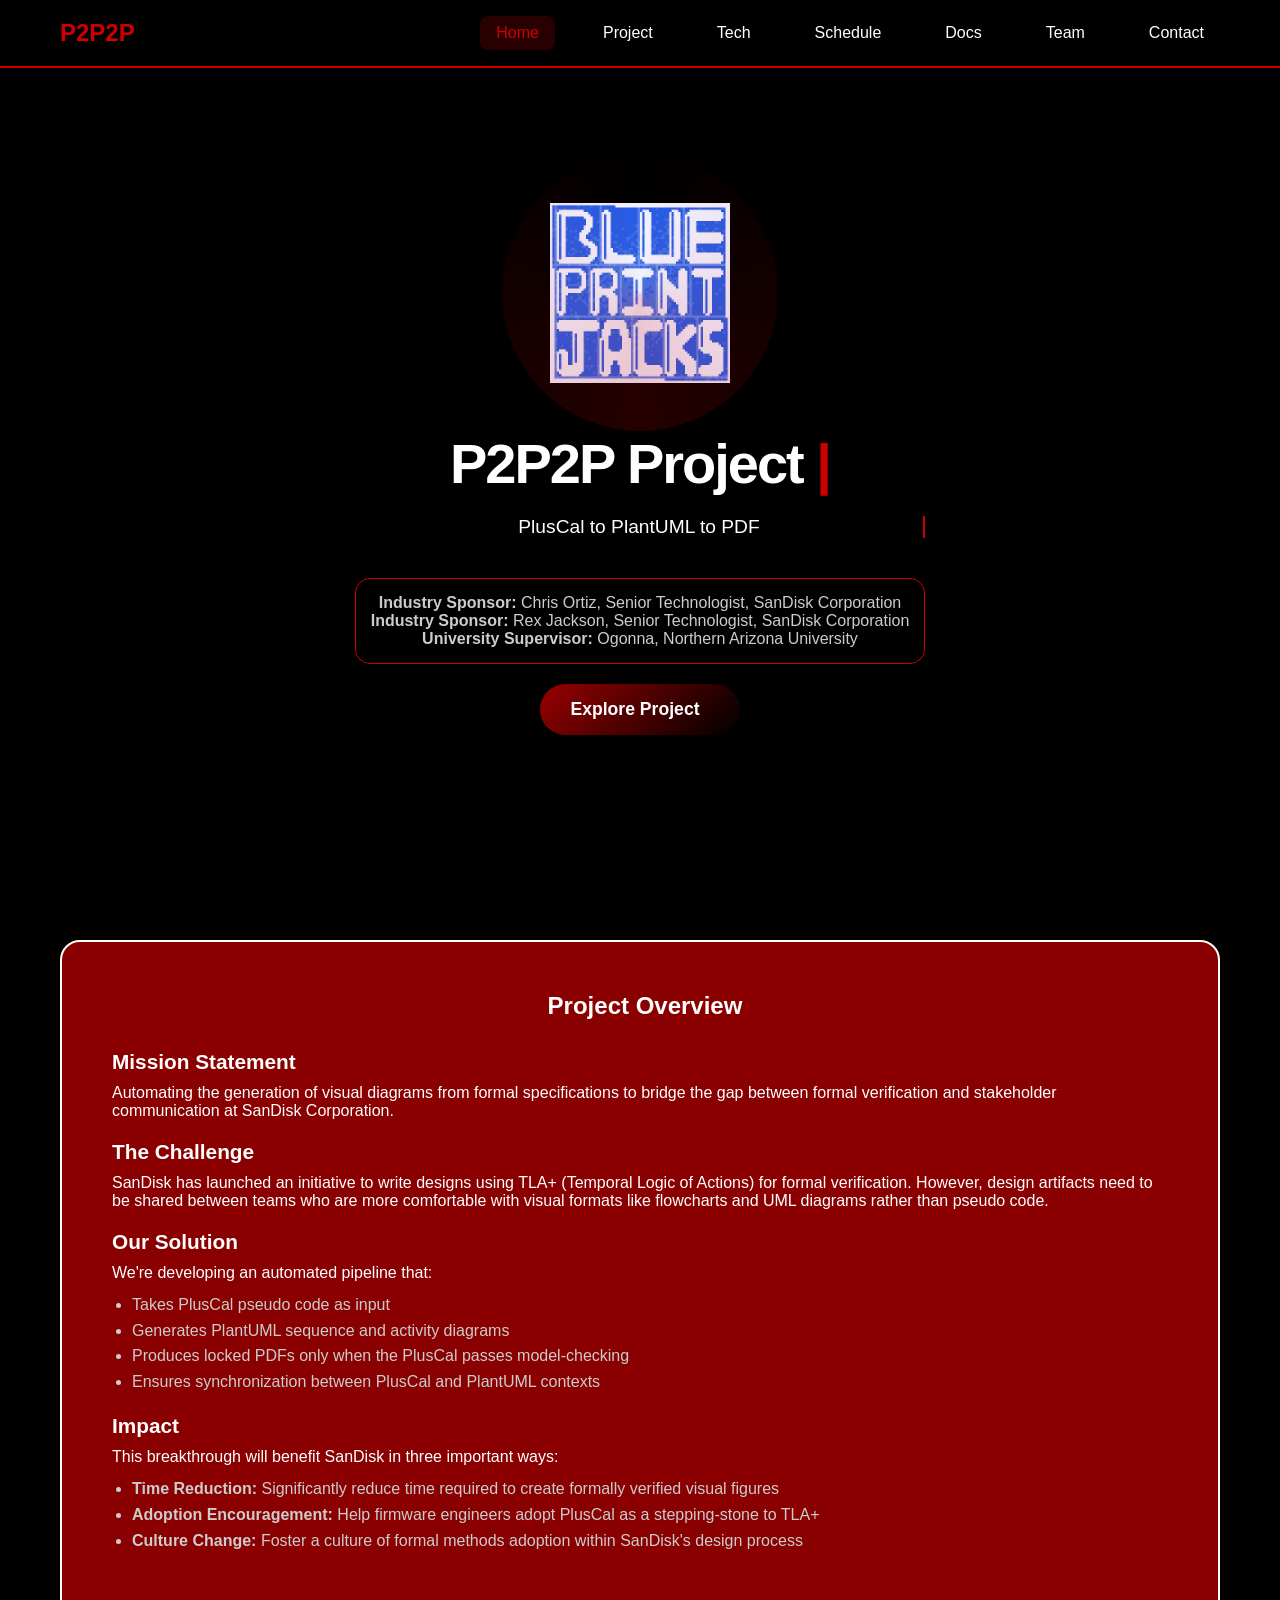
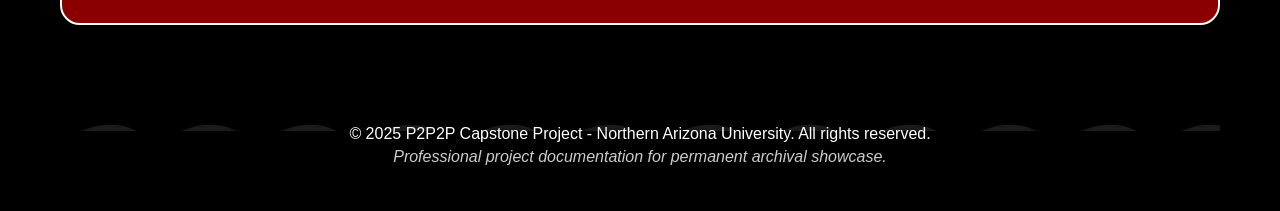
==== commit a732c471: "web update" ====
--- a/web/index.html
+++ b/web/index.html
@@ -19,13 +19,13 @@
         <div class="nav-container">
             <div class="nav-logo">P2P2P</div>
             <div class="nav-menu">
-                <a href="#home" class="nav-link">Home</a>
-                <a href="#project-details" class="nav-link">Project</a>
-                <a href="#technologies" class="nav-link">Tech</a>
-                <a href="#schedule" class="nav-link">Schedule</a>
-                <a href="#documents" class="nav-link">Docs</a>
-                <a href="#team" class="nav-link">Team</a>
-                <a href="#contact" class="nav-link">Contact</a>
+                <a href="index.html" class="nav-link active">Home</a>
+                <a href="project.html" class="nav-link">Project</a>
+                <a href="tech.html" class="nav-link">Tech</a>
+                <a href="schedule.html" class="nav-link">Schedule</a>
+                <a href="docs.html" class="nav-link">Docs</a>
+                <a href="team.html" class="nav-link">Team</a>
+                <a href="contact.html" class="nav-link">Contact</a>
             </div>
             <div class="nav-toggle" id="mobile-menu">
                 <span class="bar"></span>
@@ -51,18 +51,15 @@
                     <span class="title-cursor">|</span>
                 </h1>
 
-                <div class="construction-badge">
-                    <i class="fas fa-cog"></i>
-                    <span>Under Construction</span>
-                    <div class="badge-glow"></div>
-                </div>
-
-                <p class="project-subtitle typing-text">Pluscal to PlantUML to PDF</p>
+                <p class="project-subtitle typing-text">PlusCal to PlantUML to PDF</p>
                 
                 <!-- Sponsor Information -->
                 <div class="sponsor-info">
-                    <p><strong>Sponsor:</strong> Chris Ortiz, Senior Technologist, SanDisk</p>
-                    <p><strong>University Supervisor:</strong> Ogonna, Northern Arizona University</p>
+                    <p><strong>Industry Sponsor:</strong> Chris Ortiz, Senior Technologist, SanDisk Corporation<br></p>
+                    <p> </p>
+                    <p><strong>Industry Sponsor:</strong> Rex Jackson, Senior Technologist, SanDisk Corporation<br></p>
+                    <p> </p>
+                    <p><strong>University Supervisor:</strong> Ogonna, Northern Arizona University<br></p>
                 </div>
                 
                 <a href="https://github.com/xyloquack/P2P2P" target="_blank" class="cta-button">
@@ -72,128 +69,185 @@
             </div>
         </section>
 
-        <!-- Project Details Section -->
-        <section class="project-details" id="project-details">
-            <div class="main-content">
-                <h2 class="section-title">
-                    <i class="fas fa-cogs"></i>
-                    Project Details
-                </h2>
-                <div class="project-description">
-                    <h3>Project Overview</h3>
-                    <p>What do we do and what is our objective</p>
-                    
-                    <h3>High-Level Requirements</h3>
-                    <ul>
-                        <li>Put something here</li>
-                        <li>Put something here</li>
-                        <li>Put something here</li>
-                    </ul>
-                    
-                    <h3>Envisioned Solution</h3>
-                    <p>We're building a <strong>translation from pluscal to plantuml to pdf</strong> with:</p>
-                    <ul>
-                        <li>Put something here</li>
-                        <li>Put something here</li>
-                        <li>Put something here</li>
-                    </ul>
-                </div>
-            </div>
-        </section>
-
-        <!-- Technologies Section -->
-        <section class="technologies" id="technologies">
-            <div class="main-content">
-                <h2 class="section-title">
-                    <i class="fas fa-tools"></i>
-                    Technologies Used
-                </h2>
-                <div class="tech-list">
-                    <div class="tech-item">
-                        <strong>TLA+:</strong> Mathematical specification language for concurrent and distributed systems
-                    </div>
-                    <div class="tech-item">
-                        <strong>PlusCal:</strong> Higher-level language that compiles to TLA+ for easier specification writing
-                    </div>
-                    <div class="tech-item">
-                        <strong>PlantUML:</strong> Diagram generation from formal specifications
-                    </div>
-                    <div class="tech-item">
-                        <strong>Git & GitHub:</strong> Version control and collaboration platform
-                    </div>
-                    <div class="tech-item">
-                        <strong>Other things..:</strong> Put something here
-                    </div>
-                </div>
-            </div>
-        </section>
-
-        <!-- Schedule Section -->
-        <section class="schedule" id="schedule">
-            <div class="main-content">
-                <h2 class="section-title">
-                    <i class="fas fa-calendar-alt"></i>
-                    Project Schedule
-                </h2>
-                <div class="timeline">
-                    <div class="timeline-item completed">
-                        <strong>September 2025:</strong> Project initiation and team formation
-                    </div>
-                    <div class="timeline-item current">
-                        <strong>October 2025:</strong> Put something here (Current)
-                    </div>
-                    <div class="timeline-item">
-                        <strong>November 2025:</strong> Put something here
-                    </div>
-                    <div class="timeline-item">
-                        <strong>December 2025 - February 2026:</strong> Put something here
-                    </div>
-                    <div class="timeline-item">
-                        <strong>Other dates:</strong> Put something here
-                    </div>
-                    <div class="timeline-item">
-                        <strong>Other dates:</strong> Put something here
-                    </div>
-                </div>
-            </div>
-        </section>
-
-        <!-- Documents Section -->
-        <section class="documents" id="documents">
-            <div class="main-content">
-                <h2 class="section-title">
-                    <i class="fas fa-file-alt"></i>
-                    Project Documents
-                </h2>
-                <div class="doc-categories">
-                    <div class="doc-category">
-                        <h3>Put something here</h3>
+        <!-- Tab Content Container -->
+        <div class="tab-content-container">
+            <!-- Overview Tab -->
+            <div class="tab-content active" id="overview">
+                <div class="main-content">
+                    <h2 class="section-title">
+                        <i class="fas fa-info-circle"></i>
+                        Project Overview
+                    </h2>
+                    <div class="project-description">
+                        <h3>Mission Statement</h3>
+                        <p>Automating the generation of visual diagrams from formal specifications to bridge the gap between formal verification and stakeholder communication at SanDisk Corporation.</p>
+                        
+                        <h3>The Challenge</h3>
+                        <p>SanDisk has launched an initiative to write designs using TLA+ (Temporal Logic of Actions) for formal verification. However, design artifacts need to be shared between teams who are more comfortable with visual formats like flowcharts and UML diagrams rather than pseudo code.</p>
+                        
+                        <h3>Our Solution</h3>
+                        <p>We're developing an automated pipeline that:</p>
                         <ul>
-                            <li><a href="https://github.com/xyloquack/P2P2P" target="_blank">Put something here</a></li>
-                            <li><a href="https://github.com/xyloquack/P2P2P" target="_blank">Put something here</a></li>
+                            <li>Takes PlusCal pseudo code as input</li>
+                            <li>Generates PlantUML sequence and activity diagrams</li>
+                            <li>Produces locked PDFs only when the PlusCal passes model-checking</li>
+                            <li>Ensures synchronization between PlusCal and PlantUML contexts</li>
                         </ul>
-                    </div>
-                    <div class="doc-category">
-                        <h3>Put something here</h3>
+                        
+                        <h3>Impact</h3>
+                        <p>This breakthrough will benefit SanDisk in three important ways:</p>
                         <ul>
-                            <li>Put something here</li>
-                            <li>Put something here</li>
-                            <li>Put something here</li>
+                            <li><strong>Time Reduction:</strong> Significantly reduce time required to create formally verified visual figures</li>
+                            <li><strong>Adoption Encouragement:</strong> Help firmware engineers adopt PlusCal as a stepping-stone to TLA+</li>
+                            <li><strong>Culture Change:</strong> Foster a culture of formal methods adoption within SanDisk's design process</li>
                         </ul>
                     </div>
-                    <div class="doc-category">
-                        <h3>Put something here</h3>
+                </div>
+            </div>
+            
+            <!-- Project Details Tab -->
+            <div class="tab-content" id="project">
+                <div class="main-content">
+                    <h2 class="section-title">
+                        <i class="fas fa-cogs"></i>
+                        Project Details
+                    </h2>
+                    <div class="project-description">
+                        <h3>Background</h3>
+                        <p>SanDisk is serious about the quality of their popular storage products and strives to be best-in-class in upholding their global brand. The company has moved toward formal verification using TLA+ to catch subtle bugs that traditional review processes miss.</p>
+                        
+                        <h3>Technical Requirements</h3>
                         <ul>
-                            <li><a href="https://github.com/xyloquack/P2P2P" target="_blank">Put something here</a></li>
-                            <li>Put something here</li>
+                            <li>Parse and analyze PlusCal pseudo code specifications</li>
+                            <li>Generate PlantUML sequence diagrams from PlusCal algorithms</li>
+                            <li>Generate PlantUML activity diagrams showing system flow</li>
+                            <li>Integrate with TLA+ model checker for verification</li>
+                            <li>Produce locked PDF documents with LaTeX formatting</li>
+                            <li>Ensure synchronization between PlusCal source and generated diagrams</li>
                         </ul>
-                    </div>
-                </div>
-            </div>
-        </section>
-
-        <!-- Team Section -->
-        <section class="team-section" id="team">
+                        
+                        <h3>Deliverables</h3>
+                        <ul>
+                            <li>Complete and well-commented codebase</li>
+                            <li>Detailed documentation and reference manual</li>
+                            <li>GitHub repository with development history</li>
+                            <li>Professional literature for SanDisk product teams</li>
+                        </ul>
+                        
+                        <h3>Academic Significance</h3>
+                        <p>This project exposes students to cutting-edge formal methods invented by Leslie Lamport (ACM Turing Award winner), used by major companies like AWS, Microsoft, Oracle, Google, LinkedIn, MongoDB, and others. There's potential for grant funding from the TLA+ Foundation.</p>
+                    </div>
+                </div>
+            </div>
+
+            <!-- Technologies Tab -->
+            <div class="tab-content" id="tech">
+                <div class="main-content">
+                    <h2 class="section-title">
+                        <i class="fas fa-tools"></i>
+                        Technologies & Tools
+                    </h2>
+                    <div class="tech-list">
+                        <div class="tech-item">
+                            <strong>TLA+ (Temporal Logic of Actions):</strong> Mathematical specification language for concurrent and distributed systems, invented by Leslie Lamport
+                        </div>
+                        <div class="tech-item">
+                            <strong>PlusCal:</strong> Higher-level pseudo code language that compiles to TLA+, more approachable for firmware engineers
+                        </div>
+                        <div class="tech-item">
+                            <strong>PlantUML:</strong> Tool for generating UML sequence diagrams, activity diagrams, and flowcharts from textual descriptions
+                        </div>
+                        <div class="tech-item">
+                            <strong>LaTeX & LuaLaTeX:</strong> Document preparation system for high-quality typesetting and PDF generation
+                        </div>
+                        <div class="tech-item">
+                            <strong>Rust (Preferred) or Python:</strong> Primary programming languages for implementation
+                        </div>
+                        <div class="tech-item">
+                            <strong>VSCode Extensions:</strong> TLA+ extension, LaTeX Workshop, Rust-analyzer, PlantUML, Graphviz Interactive Preview
+                        </div>
+                        <div class="tech-item">
+                            <strong>Supporting Tools:</strong> OpenJDK ≥11.0.6, MiKTeX ≥25.3, Adobe Acrobat Reader, Git & GitHub
+                        </div>
+                    </div>
+                </div>
+            </div>
+
+            <!-- Schedule Tab -->
+            <div class="tab-content" id="schedule">
+                <div class="main-content">
+                    <h2 class="section-title">
+                        <i class="fas fa-calendar-alt"></i>
+                        Project Timeline
+                    </h2>
+                    <div class="timeline">
+                        <div class="timeline-item completed">
+                            <strong>September 2025:</strong> something...
+                        </div>
+                        <div class="timeline-item current">
+                            <strong>October 2025:</strong> something...
+                        </div>
+                        <div class="timeline-item">
+                            <strong>November 2025:</strong> something...
+                        </div>
+                        <div class="timeline-item">
+                            <strong>December 2025:</strong> something...
+                        </div>
+                        <div class="timeline-item">
+                            <strong>January 2026:</strong> something...
+                        </div>
+                        <div class="timeline-item">
+                            <strong>February 2026:</strong> something...
+                        </div>
+                        <div class="timeline-item">
+                            <strong>March 2026:</strong> something...
+                        </div>
+                    </div>
+                </div>
+            </div>
+
+            <!-- Documents Tab -->
+            <div class="tab-content" id="docs">
+                <div class="main-content">
+                    <h2 class="section-title">
+                        <i class="fas fa-file-alt"></i>
+                        Project Documentation
+                    </h2>
+                    <div class="doc-categories">
+                        <div class="doc-category">
+                            <h3>Development Resources</h3>
+                            <ul>
+                                <li><a href="https://github.com/xyloquack/P2P2P" target="_blank">GitHub Repository</a></li>
+                                <li><a href="https://lamport.azurewebsites.net/tla/tla.html" target="_blank">TLA+ Official Homepage</a></li>
+                                <li><a href="https://github.com/tlaplus" target="_blank">TLA+ GitHub Organization</a></li>
+                                <li><a href="https://plantuml.com/" target="_blank">PlantUML Documentation</a></li>
+                            </ul>
+                        </div>
+                        <div class="doc-category">
+                            <h3>Academic Resources</h3>
+                            <ul>
+                                <li>Project Specification Document</li>
+                                <li>Requirements Analysis Report</li>
+                                <li>Architecture Design Document</li>
+                                <li>Progress Reports (Monthly)</li>
+                            </ul>
+                        </div>
+                        <div class="doc-category">
+                            <h3>External Links</h3>
+                            <ul>
+                                <li><a href="https://conf.tlapl.us/home/" target="_blank">TLA+ Conferences</a></li>
+                                <li><a href="https://foundation.tlapl.us/" target="_blank">TLA+ Foundation</a></li>
+                                <li><a href="https://www.latex-project.org/" target="_blank">LaTeX Project</a></li>
+                                <li><a href="https://www.rust-lang.org/" target="_blank">Rust Programming Language</a></li>
+                            </ul>
+                        </div>
+                    </div>
+                </div>
+            </div>
+
+            <!-- Team Tab -->
+            <div class="tab-content" id="team">
+                <div class="team-section">
             <h3 class="section-title">
                 <i class="fas fa-users"></i>
                 Meet Our Team
@@ -316,79 +370,70 @@
                     </div>
                 </div>
             </div>
-        </section>
-
-        
-        <!-- Main Content -->
-        <main class="main-content">
-
-            <!-- Interactive Progress Bar -->
-            <div class="progress-section">
-                <div class="progress-label">
-                    <span>Project Progress</span>
-                    <span class="progress-percentage">15%</span>
-                </div>
-                <div class="progress-bar">
-                    <div class="progress-fill"></div>
-                    <div class="progress-sparkle"></div>
-                </div>
-            </div>
-
-            <!-- Features Preview -->
-            <div class="features-preview">
-                <h3 class="section-title">
-                    <i class="fas fa-star"></i>
-                    Coming Soon
-                </h3>
-                <div class="features-grid">
-                    <div class="feature-card">
-                        <div class="feature-icon">
-                            <i class="fas fa-brain"></i>
-                        </div>
-                        <h4>AI Integration</h4>
-                        <p>Cutting-edge artificial intelligence</p>
-                    </div>
-                </div>
-            </div>
-        </main>
-
-        <!-- Contact Section -->
-        <section class="contact-section" id="contact">
-            <h3 class="section-title">
-                Get In Touch
-            </h3>
-            <div class="contact-content">
-                <div class="contact-info">
-                    <div class="contact-item">
-                        <div class="contact-icon">
-                            <i class="fas fa-envelope"></i>
-                        </div>
-                        <div class="contact-details">
-                            <span class="contact-label">Email</span>
-                            <span class="contact-value">jsb536@nau.edu</span>
-                        </div>
-                    </div>
-                    <div class="contact-item">
-                        <div class="contact-icon">
-                            <i class="fas fa-university"></i>
-                        </div>
-                        <div class="contact-details">
-                            <span class="contact-label">University</span>
-                            <span class="contact-value">Northern Arizona University</span>
-                        </div>
-                    </div>
-                    <div class="contact-item">
-                        <div class="contact-icon">
-                            <i class="fas fa-calendar"></i>
-                        </div>
-                        <div class="contact-details">
-                            <span class="contact-label">Semester</span>
-                            <span class="contact-value">Fall 2025</span>
-                        </div>
-                    </div>
-                </div>
-            </div>
-        </section>
+                </div>
+            </div>
+            
+            <!-- Contact Tab -->
+            <div class="tab-content" id="contact">
+                <div class="main-content">
+                    <h2 class="section-title">
+                        <i class="fas fa-envelope"></i>
+                        Get In Touch
+                    </h2>
+                    <div class="contact-info">
+                        <div class="contact-item">
+                            <div class="contact-icon">
+                                <i class="fas fa-envelope"></i>
+                            </div>
+                            <div class="contact-details">
+                                <span class="contact-label">Primary Contact</span>
+                                <span class="contact-value">jsb536@nau.edu</span>
+                            </div>
+                        </div>
+                        <div class="contact-item">
+                            <div class="contact-icon">
+                                <i class="fas fa-university"></i>
+                            </div>
+                            <div class="contact-details">
+                                <span class="contact-label">University</span>
+                                <span class="contact-value">Northern Arizona University</span>
+                            </div>
+                        </div>
+                        <div class="contact-item">
+                            <div class="contact-icon">
+                                <i class="fas fa-calendar"></i>
+                            </div>
+                            <div class="contact-details">
+                                <span class="contact-label">Semester</span>
+                                <span class="contact-value">Fall 2025 - Spring 2026</span>
+                            </div>
+                        </div>
+                        <div class="contact-item">
+                            <div class="contact-icon">
+                                <i class="fas fa-building"></i>
+                            </div>
+                            <div class="contact-details">
+                                <span class="contact-label">Industry Partner</span>
+                                <span class="contact-value">SanDisk Corporation</span>
+                            </div>
+                        </div>
+                    </div>
+                    
+                    <!-- Progress Section -->
+                    <div class="progress-section">
+                        <div class="progress-label">
+                            <span>Project Progress</span>
+                            <span class="progress-percentage">15%</span>
+                        </div>
+                        <div class="progress-bar">
+                            <div class="progress-fill"></div>
+                            <div class="progress-sparkle"></div>
+                        </div>
+                    </div>
+                </div>
+            </div>
+        </div>
+
 
         <!-- Footer -->
         <footer class="footer">
--- a/web/styles.css
+++ b/web/styles.css
@@ -65,6 +65,89 @@
 }
 
 /* ==========================================================================
+   Tab Navigation
+   ========================================================================== */
+.tab-navigation {
+    display: flex;
+    justify-content: center;
+    gap: 10px;
+    margin: 30px 0;
+    flex-wrap: wrap;
+}
+
+.tab-btn {
+    background: rgba(0, 0, 0, 0.8);
+    color: #FFFFFF;
+    border: 2px solid #CC0000;
+    padding: 12px 24px;
+    border-radius: var(--border-radius-md);
+    font-size: 1rem;
+    font-weight: 600;
+    cursor: pointer;
+    transition: var(--transition-medium);
+    position: relative;
+    overflow: hidden;
+}
+
+.tab-btn::before {
+    content: '';
+    position: absolute;
+    top: 0;
+    left: -100%;
+    width: 100%;
+    height: 100%;
+    background: rgba(204, 0, 0, 0.2);
+    transition: var(--transition-medium);
+}
+
+.tab-btn:hover::before {
+    left: 0;
+}
+
+.tab-btn:hover {
+    transform: translateY(-2px);
+    box-shadow: 0 4px 15px rgba(204, 0, 0, 0.3);
+}
+
+.tab-btn.active {
+    background: var(--primary-gradient);
+    color: #FFFFFF;
+    transform: translateY(-2px);
+    box-shadow: 0 4px 15px rgba(204, 0, 0, 0.4);
+}
+
+.tab-btn.active::before {
+    display: none;
+}
+
+/* ==========================================================================
+   Tab Content - SIMPLIFICADO
+   ========================================================================== */
+.tab-content-container {
+    position: relative;
+    min-height: 600px;
+}
+
+.tab-content {
+    display: none !important;
+}
+
+.tab-content.active {
+    display: block !important;
+}
+
+@keyframes fadeIn {
+    from {
+        opacity: 0;
+        transform: translateY(20px);
+    }
+    to {
+        opacity: 1;
+        transform: translateY(0);
+    }
+}
+
+/* ==========================================================================
    Particles Background
    ========================================================================== */
 .particles-container {
@@ -159,6 +242,9 @@
     padding: 8px 16px;
     border-radius: var(--border-radius-sm);
     border: 1px solid transparent;
+    background: none;
+    border: none;
+    cursor: pointer;
 }
 
 .nav-link:hover {
@@ -896,40 +982,8 @@
 }
 
 /* ==========================================================================
-   Contact Section
+   Contact Section (Updated for Tab)
    ========================================================================== */
-.contact-section {
-    background: var(--primary-gradient);
-    color: white;
-    border-radius: var(--border-radius-md);
-    padding: 50px;
-    margin: 50px 0;
-    text-align: center;
-    position: relative;
-    overflow: hidden;
-}
-
-.contact-section::before {
-    content: '';
-    position: absolute;
-    top: -50%;
-    left: -50%;
-    width: 200%;
-    height: 200%;
-    background: conic-gradient(from 0deg, transparent, rgba(255, 255, 255, 0.1), transparent);
-    animation: rotate 20s linear infinite;
-}
-
-.contact-content {
-    position: relative;
-    z-index: 2;
-}
-
-.contact-section .section-title {
-    color: white;
-    margin-bottom: 30px;
-}
-
 .contact-info {
     display: grid;
     grid-template-columns: repeat(auto-fit, minmax(250px, 1fr));
@@ -945,31 +999,32 @@
     transition: var(--transition-medium);
     padding: 20px;
     border-radius: var(--border-radius-md);
-    background: rgba(255, 255, 255, 0.1);
-    backdrop-filter: blur(10px);
+    background: rgba(0, 0, 0, 0.6);
+    border: 1px solid #CC0000;
 }
 
 .contact-item:hover {
     transform: translateY(-5px);
-    background: rgba(255, 255, 255, 0.2);
+    background: rgba(0, 0, 0, 0.8);
+    box-shadow: var(--shadow-medium);
 }
 
 .contact-icon {
     width: 50px;
     height: 50px;
-    background: rgba(255, 255, 255, 0.2);
+    background: var(--primary-gradient);
     border-radius: 50%;
     display: flex;
     align-items: center;
     justify-content: center;
     margin-bottom: 15px;
     font-size: 1.2rem;
+    color: white;
     transition: var(--transition-medium);
 }
 
 .contact-item:hover .contact-icon {
     transform: scale(1.1);
-    background: rgba(255, 255, 255, 0.3);
 }
 
 .contact-details {
@@ -982,10 +1037,12 @@
     font-size: 0.9rem;
     opacity: 0.8;
     font-weight: 500;
+    color: #CCCCCC;
 }
 
 .contact-value {
     font-weight: 600;
+    color: #FFFFFF;
 }
 
 .social-links {
@@ -1131,10 +1188,6 @@
         padding: 30px 20px;
     }
 
-    .contact-section {
-        padding: 30px 20px;
-    }
-
     .contact-info {
         grid-template-columns: 1fr;
         gap: 20px;
@@ -1147,6 +1200,15 @@
     .team-grid {
         grid-template-columns: 1fr;
     }
+    
+    .tab-navigation {
+        gap: 5px;
+    }
+    
+    .tab-btn {
+        padding: 8px 16px;
+        font-size: 0.9rem;
+    }
 }
 
 @media (max-width: 480px) {
@@ -1171,4 +1233,14 @@
     .member-skills {
         justify-content: center;
     }
+    
+    .tab-navigation {
+        flex-direction: column;
+        align-items: center;
+    }
+    
+    .tab-btn {
+        width: 200px;
+        text-align: center;
+    }
 } 
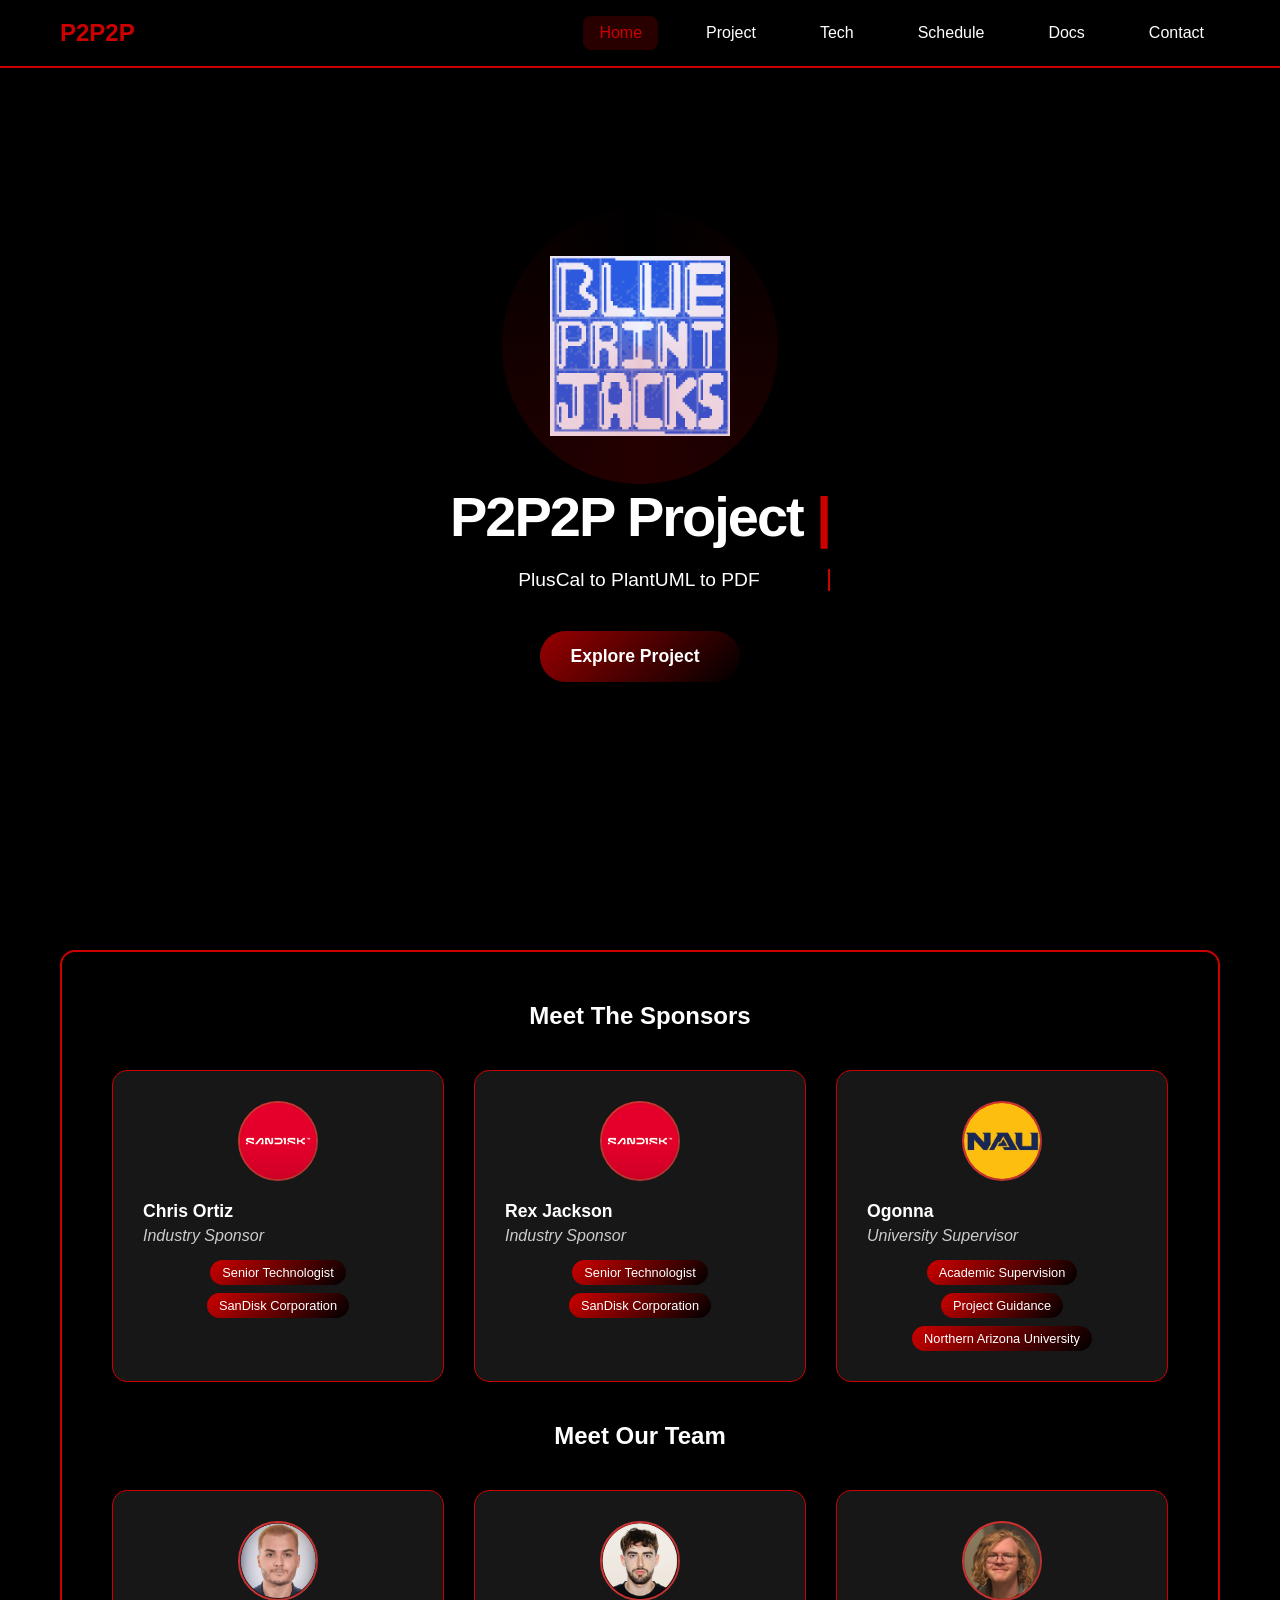
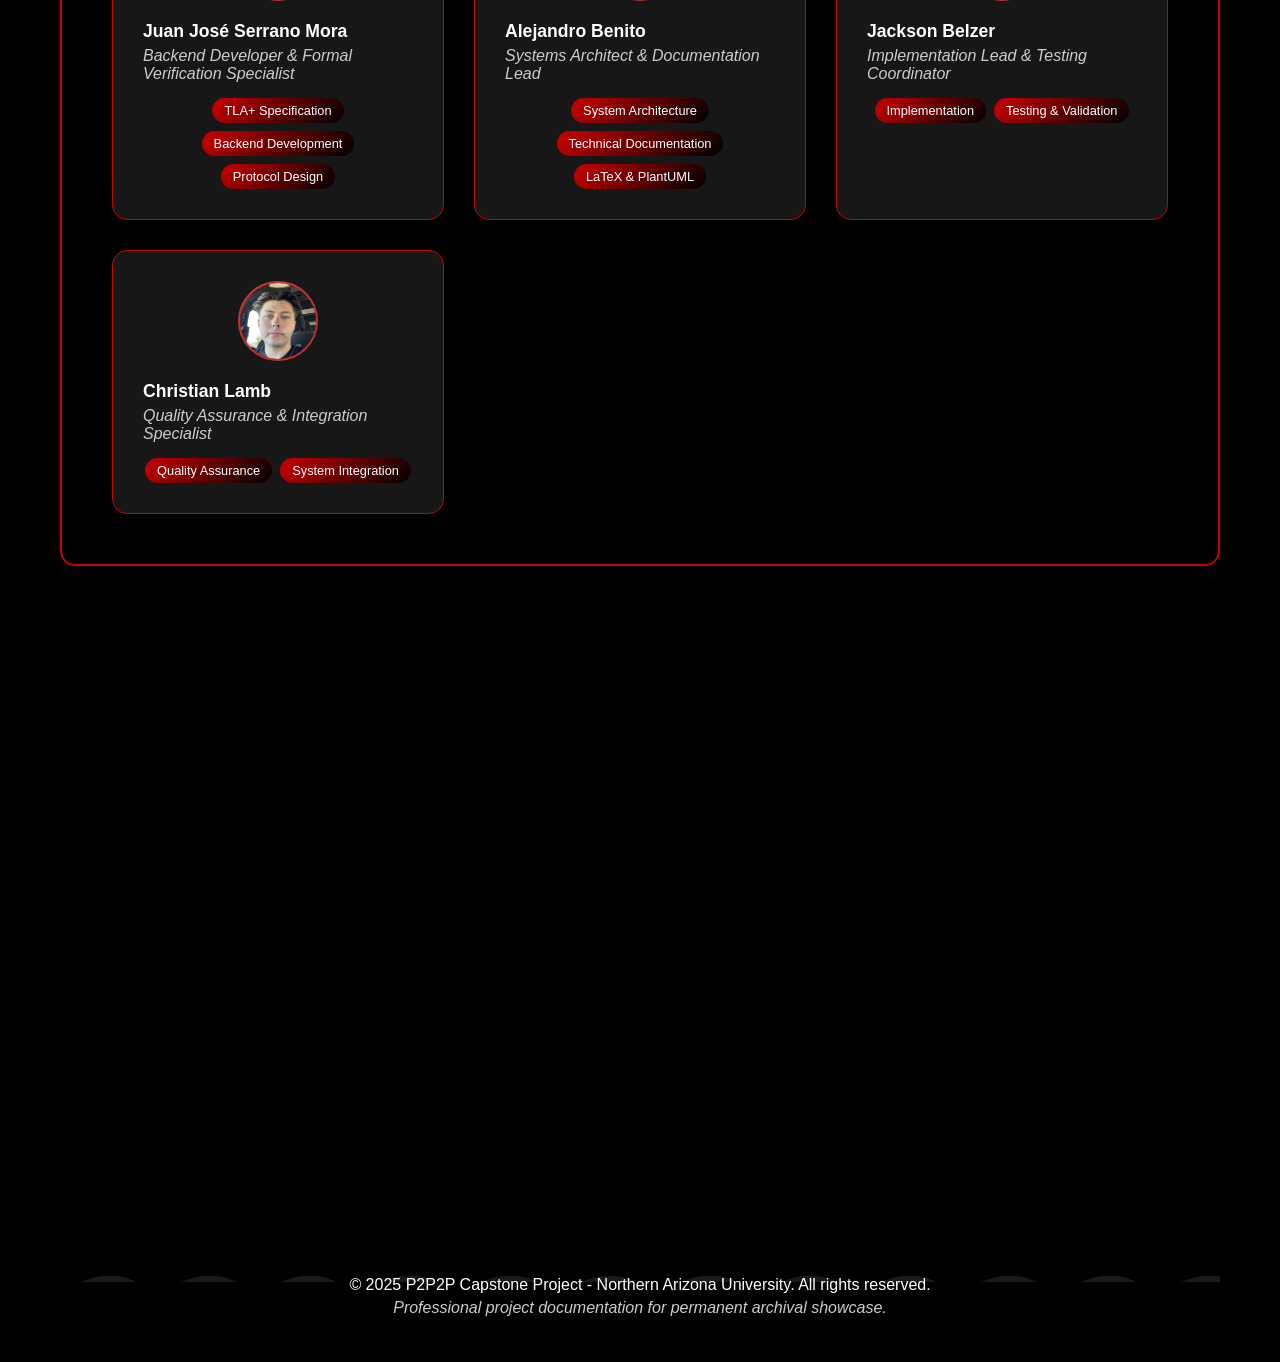
==== commit 6cb527d4: "Added team documentation, reformatted home page, removed teams tab since it is now on the home page" ====
--- a/web/index.html
+++ b/web/index.html
@@ -24,7 +24,6 @@
                 <a href="tech.html" class="nav-link">Tech</a>
                 <a href="schedule.html" class="nav-link">Schedule</a>
                 <a href="docs.html" class="nav-link">Docs</a>
-                <a href="team.html" class="nav-link">Team</a>
                 <a href="contact.html" class="nav-link">Contact</a>
             </div>
             <div class="nav-toggle" id="mobile-menu">
@@ -37,7 +36,7 @@
 
     <div class="container">
         <!-- Hero Section -->
-        <section class="hero" id="home">
+        <section class="hero" id="home" style="margin-bottom: 40px;">
             <div class="hero-content">
                 <div class="logo-container">
                     <div class="logo">
@@ -52,59 +51,122 @@
                 </h1>
 
                 <p class="project-subtitle typing-text">PlusCal to PlantUML to PDF</p>
-                
-                <!-- Sponsor Information -->
-                <div class="sponsor-info">
-                    <p><strong>Industry Sponsor:</strong> Chris Ortiz, Senior Technologist, SanDisk Corporation<br></p>
-                    <p> </p>
-                    <p><strong>Industry Sponsor:</strong> Rex Jackson, Senior Technologist, SanDisk Corporation<br></p>
-                    <p> </p>
-                    <p><strong>University Supervisor:</strong> Ogonna, Northern Arizona University<br></p>
-                </div>
-                
-                <a href="https://github.com/xyloquack/P2P2P" target="_blank" class="cta-button">
+
+                <a href="project.html" class="cta-button">
                     <span>Explore Project</span>
                     <i class="fas fa-rocket"></i>
                 </a>
             </div>
+                
         </section>
+
+        <div class="team-section">
+            <h3 class="section-title">Meet The Sponsors</h3>
+            <div class="team-grid">
+                <div class="team-member">
+                    <div class="member-avatar">
+                        <img src="./images/sand-disk.png" alt="Juan José Serrano" class="member-photo">
+                    </div>
+                    <div class="member-info">
+                        <div class="member-name">Chris Ortiz</div>
+                        <div class="member-role">Industry Sponsor</div>
+                        <div class="member-skills">
+                            <span class="skill">Senior Technologist</span>
+                            <span class="skill">SanDisk Corporation</span>
+                        </div>
+                    </div>
+                </div>
+                <div class="team-member">
+                    <div class="member-avatar">
+                        <img src="./images/sand-disk.png" alt="Alejandro Benito" class="member-photo">
+                    </div>
+                    <div class="member-info">
+                        <div class="member-name">Rex Jackson</div>
+                        <div class="member-role">Industry Sponsor</div>
+                        <div class="member-skills">
+                            <span class="skill">Senior Technologist</span>
+                            <span class="skill">SanDisk Corporation</span>
+                        </div>
+                    </div>
+                </div>
+                <div class="team-member">
+                    <div class="member-avatar">
+                        <img src="./images/nau.jpg" alt="Jackson Belzer" class="member-photo">
+                    </div>
+                    <div class="member-info">
+                        <div class="member-name">Ogonna</div>
+                        <div class="member-role">University Supervisor</div>
+                        <div class="member-skills">
+                            <span class="skill">Academic Supervision</span>
+                            <span class="skill">Project Guidance</span>
+                            <span class="skill">Northern Arizona University</span>
+                        </div>
+                    </div>
+                </div>
+            </div>
+            <h3 class="section-title" style="margin-top: 40px">Meet Our Team</h3>
+            <div class="team-grid">
+                <div class="team-member">
+                    <div class="member-avatar">
+                        <img src="./images/juan_jose_serrano.png" alt="Juan José Serrano" class="member-photo">
+                    </div>
+                    <div class="member-info">
+                        <div class="member-name">Juan José Serrano Mora</div>
+                        <div class="member-role">Backend Developer & Formal Verification Specialist</div>
+                        <div class="member-skills">
+                            <span class="skill">TLA+ Specification</span>
+                            <span class="skill">Backend Development</span>
+                            <span class="skill">Protocol Design</span>
+                        </div>
+                    </div>
+                </div>
+                <div class="team-member">
+                    <div class="member-avatar">
+                        <img src="./images/alejandro_benito.png" alt="Alejandro Benito" class="member-photo">
+                    </div>
+                    <div class="member-info">
+                        <div class="member-name">Alejandro Benito</div>
+                        <div class="member-role">Systems Architect & Documentation Lead</div>
+                        <div class="member-skills">
+                            <span class="skill">System Architecture</span>
+                            <span class="skill">Technical Documentation</span>
+                            <span class="skill">LaTeX & PlantUML</span>
+                        </div>
+                    </div>
+                </div>
+                <div class="team-member">
+                    <div class="member-avatar">
+                        <img src="./images/jackson_belzer.png" alt="Jackson Belzer" class="member-photo">
+                    </div>
+                    <div class="member-info">
+                        <div class="member-name">Jackson Belzer</div>
+                        <div class="member-role">Implementation Lead & Testing Coordinator</div>
+                        <div class="member-skills">
+                            <span class="skill">Implementation</span>
+                            <span class="skill">Testing & Validation</span>
+                        </div>
+                    </div>
+                </div>
+                <div class="team-member">
+                    <div class="member-avatar">
+                        <img src="./images/christian_lamb.png" alt="Christian Lamb" class="member-photo">
+                    </div>
+                    <div class="member-info">
+                        <div class="member-name">Christian Lamb</div>
+                        <div class="member-role">Quality Assurance & Integration Specialist</div>
+                        <div class="member-skills">
+                            <span class="skill">Quality Assurance</span>
+                            <span class="skill">System Integration</span>
+                        </div>
+                    </div>
+                </div>
+            </div>
+        </div>
+        
+        
 
         <!-- Tab Content Container -->
         <div class="tab-content-container">
-            <!-- Overview Tab -->
-            <div class="tab-content active" id="overview">
-                <div class="main-content">
-                    <h2 class="section-title">
-                        <i class="fas fa-info-circle"></i>
-                        Project Overview
-                    </h2>
-                    <div class="project-description">
-                        <h3>Mission Statement</h3>
-                        <p>Automating the generation of visual diagrams from formal specifications to bridge the gap between formal verification and stakeholder communication at SanDisk Corporation.</p>
-                        
-                        <h3>The Challenge</h3>
-                        <p>SanDisk has launched an initiative to write designs using TLA+ (Temporal Logic of Actions) for formal verification. However, design artifacts need to be shared between teams who are more comfortable with visual formats like flowcharts and UML diagrams rather than pseudo code.</p>
-                        
-                        <h3>Our Solution</h3>
-                        <p>We're developing an automated pipeline that:</p>
-                        <ul>
-                            <li>Takes PlusCal pseudo code as input</li>
-                            <li>Generates PlantUML sequence and activity diagrams</li>
-                            <li>Produces locked PDFs only when the PlusCal passes model-checking</li>
-                            <li>Ensures synchronization between PlusCal and PlantUML contexts</li>
-                        </ul>
-                        
-                        <h3>Impact</h3>
-                        <p>This breakthrough will benefit SanDisk in three important ways:</p>
-                        <ul>
-                            <li><strong>Time Reduction:</strong> Significantly reduce time required to create formally verified visual figures</li>
-                            <li><strong>Adoption Encouragement:</strong> Help firmware engineers adopt PlusCal as a stepping-stone to TLA+</li>
-                            <li><strong>Culture Change:</strong> Foster a culture of formal methods adoption within SanDisk's design process</li>
-                        </ul>
-                    </div>
-                </div>
-            </div>
-            
             <!-- Project Details Tab -->
             <div class="tab-content" id="project">
                 <div class="main-content">
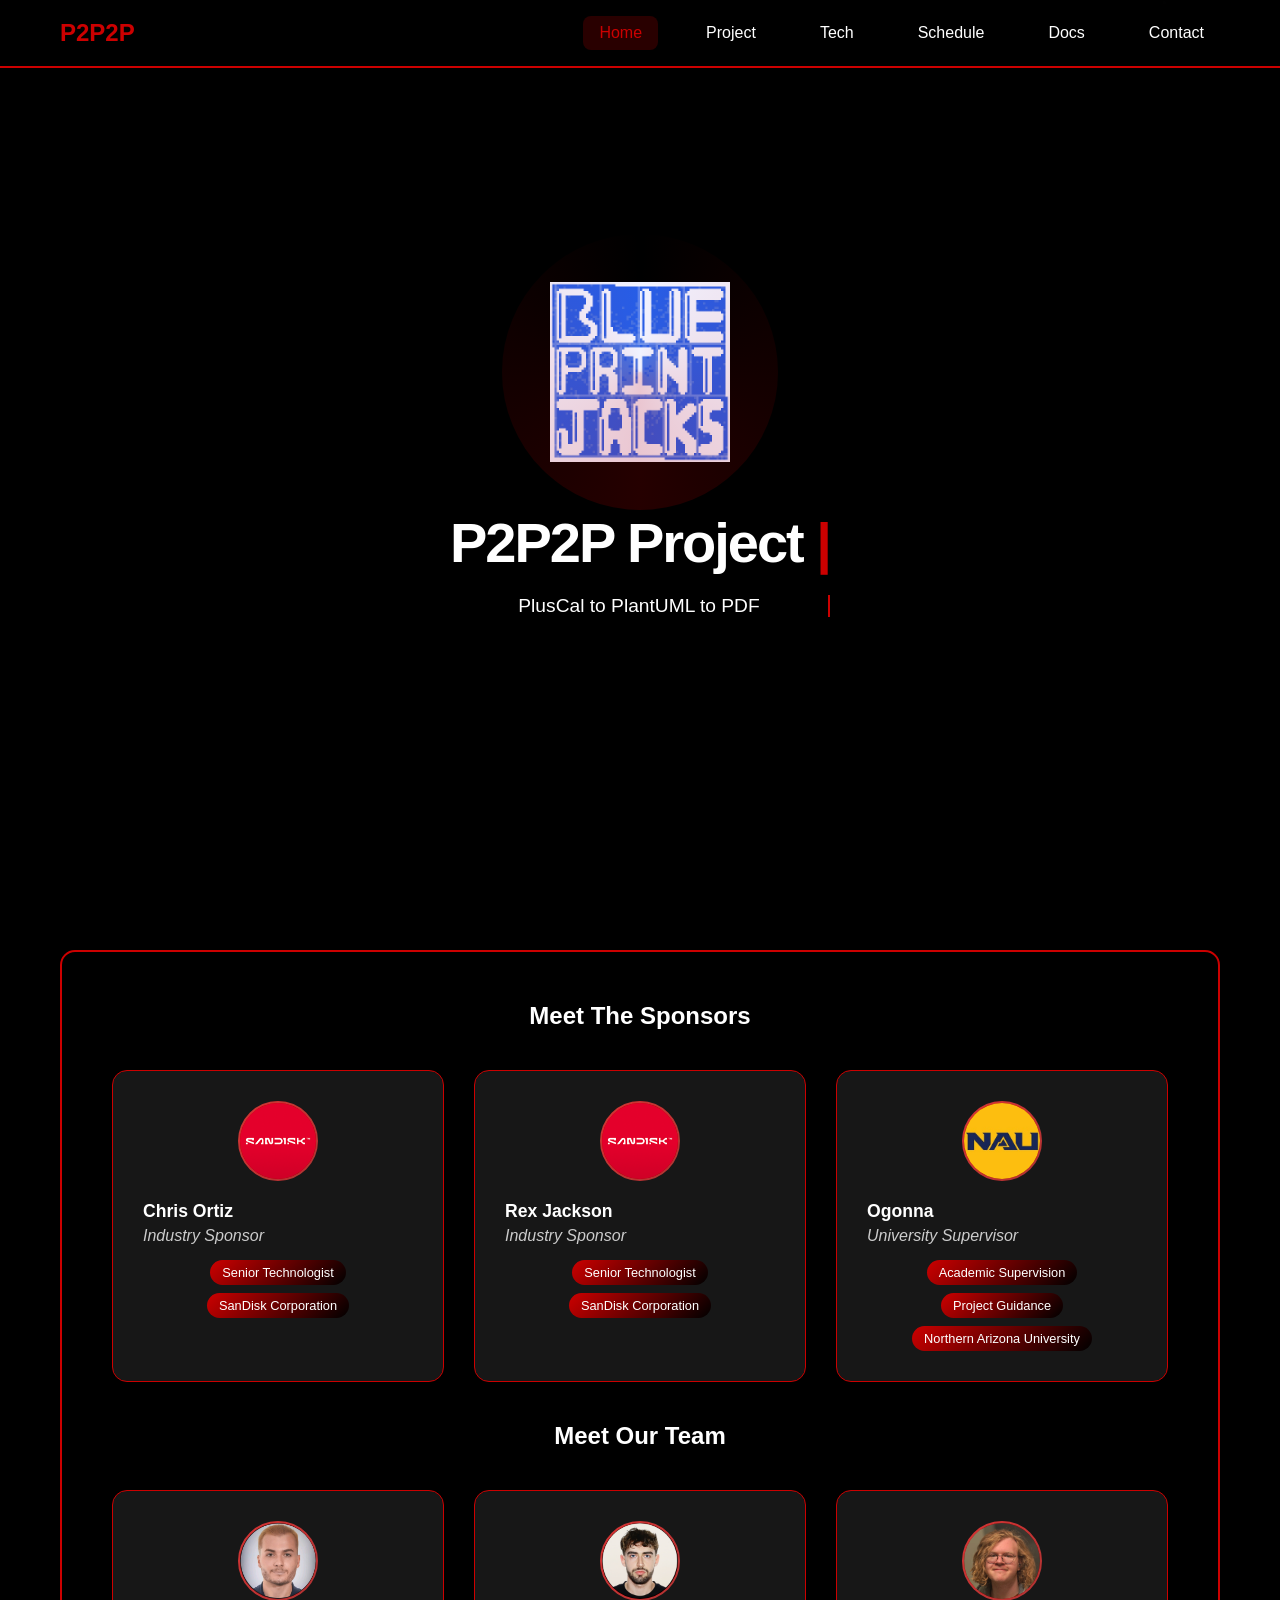
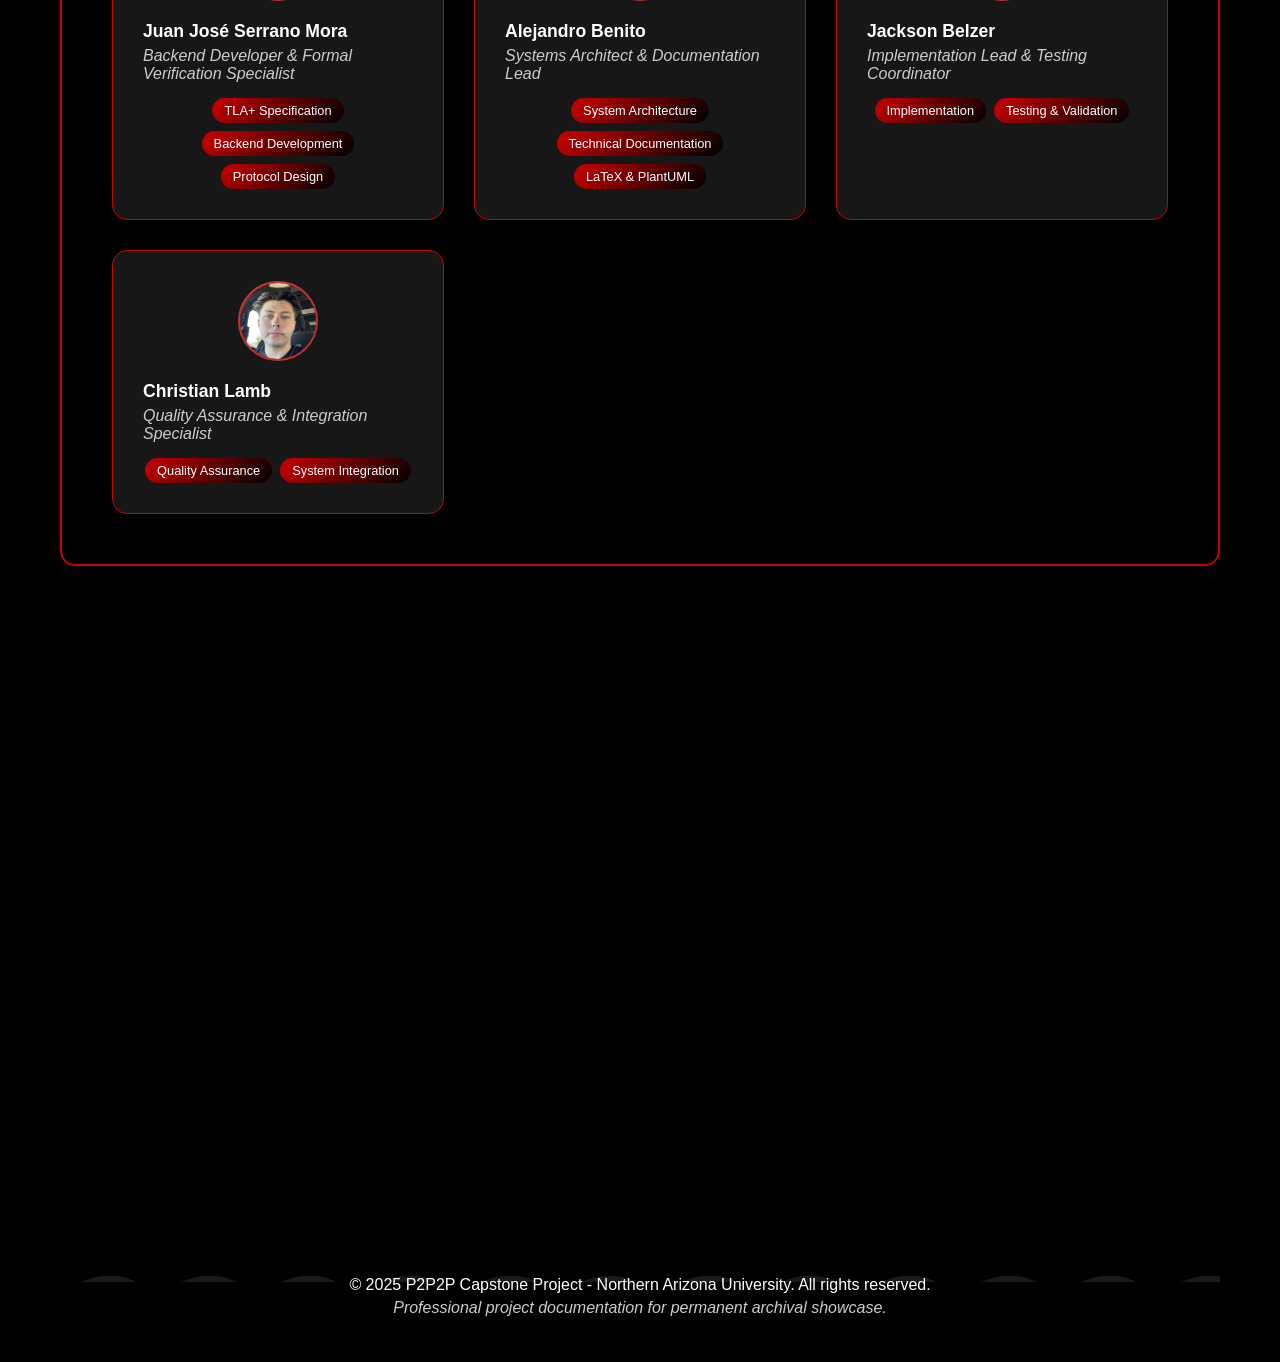
==== commit 6e22a6fe: "docs: Finalize Capstone website for archival submission - Updated team profiles with official NAU em" ====
--- a/web/index.html
+++ b/web/index.html
@@ -1,19 +1,23 @@
 <!DOCTYPE html>
 <html lang="en">
+
 <head>
     <meta charset="UTF-8">
     <meta name="viewport" content="width=device-width, initial-scale=1.0">
-    <meta name="description" content="P2P2P Capstone Project - Northern Arizona University Fall 2025. Professional project documentation and development showcase.">
-    <meta name="keywords" content="Capstone, P2P2P, Northern Arizona University, Software Engineering, Computer Science">
+    <meta name="description"
+        content="P2P2P Capstone Project - Northern Arizona University Fall 2025. Professional project documentation and development showcase.">
+    <meta name="keywords"
+        content="Capstone, P2P2P, Northern Arizona University, Software Engineering, Computer Science">
     <meta name="author" content="Juan José Serrano Mora, Alejandro Benito">
     <title>P2P2P - Capstone Project | Northern Arizona University</title>
     <!-- Self-contained resources for archival compliance -->
     <link rel="stylesheet" href="styles.css">
 </head>
+
 <body>
     <!-- Particles Background -->
     <div class="particles-container" id="particles"></div>
-    
+
     <!-- Navigation -->
     <nav class="nav">
         <div class="nav-container">
@@ -44,7 +48,7 @@
                         <div class="logo-glow"></div>
                     </div>
                 </div>
-                
+
                 <h1 class="project-title">
                     <span class="title-line">P2P2P Project</span>
                     <span class="title-cursor">|</span>
@@ -52,12 +56,9 @@
 
                 <p class="project-subtitle typing-text">PlusCal to PlantUML to PDF</p>
 
-                <a href="project.html" class="cta-button">
-                    <span>Explore Project</span>
-                    <i class="fas fa-rocket"></i>
-                </a>
-            </div>
-                
+
+            </div>
+
         </section>
 
         <div class="team-section">
@@ -162,8 +163,8 @@
                 </div>
             </div>
         </div>
-        
-        
+
+
 
         <!-- Tab Content Container -->
         <div class="tab-content-container">
@@ -176,8 +177,10 @@
                     </h2>
                     <div class="project-description">
                         <h3>Background</h3>
-                        <p>SanDisk is serious about the quality of their popular storage products and strives to be best-in-class in upholding their global brand. The company has moved toward formal verification using TLA+ to catch subtle bugs that traditional review processes miss.</p>
-                        
+                        <p>SanDisk is serious about the quality of their popular storage products and strives to be
+                            best-in-class in upholding their global brand. The company has moved toward formal
+                            verification using TLA+ to catch subtle bugs that traditional review processes miss.</p>
+
                         <h3>Technical Requirements</h3>
                         <ul>
                             <li>Parse and analyze PlusCal pseudo code specifications</li>
@@ -187,7 +190,7 @@
                             <li>Produce locked PDF documents with LaTeX formatting</li>
                             <li>Ensure synchronization between PlusCal source and generated diagrams</li>
                         </ul>
-                        
+
                         <h3>Deliverables</h3>
                         <ul>
                             <li>Complete and well-commented codebase</li>
@@ -195,9 +198,11 @@
                             <li>GitHub repository with development history</li>
                             <li>Professional literature for SanDisk product teams</li>
                         </ul>
-                        
+
                         <h3>Academic Significance</h3>
-                        <p>This project exposes students to cutting-edge formal methods invented by Leslie Lamport (ACM Turing Award winner), used by major companies like AWS, Microsoft, Oracle, Google, LinkedIn, MongoDB, and others. There's potential for grant funding from the TLA+ Foundation.</p>
+                        <p>This project exposes students to cutting-edge formal methods invented by Leslie Lamport (ACM
+                            Turing Award winner), used by major companies like AWS, Microsoft, Oracle, Google, LinkedIn,
+                            MongoDB, and others. There's potential for grant funding from the TLA+ Foundation.</p>
                     </div>
                 </div>
             </div>
@@ -211,25 +216,32 @@
                     </h2>
                     <div class="tech-list">
                         <div class="tech-item">
-                            <strong>TLA+ (Temporal Logic of Actions):</strong> Mathematical specification language for concurrent and distributed systems, invented by Leslie Lamport
-                        </div>
-                        <div class="tech-item">
-                            <strong>PlusCal:</strong> Higher-level pseudo code language that compiles to TLA+, more approachable for firmware engineers
-                        </div>
-                        <div class="tech-item">
-                            <strong>PlantUML:</strong> Tool for generating UML sequence diagrams, activity diagrams, and flowcharts from textual descriptions
-                        </div>
-                        <div class="tech-item">
-                            <strong>LaTeX & LuaLaTeX:</strong> Document preparation system for high-quality typesetting and PDF generation
-                        </div>
-                        <div class="tech-item">
-                            <strong>Rust (Preferred) or Python:</strong> Primary programming languages for implementation
-                        </div>
-                        <div class="tech-item">
-                            <strong>VSCode Extensions:</strong> TLA+ extension, LaTeX Workshop, Rust-analyzer, PlantUML, Graphviz Interactive Preview
-                        </div>
-                        <div class="tech-item">
-                            <strong>Supporting Tools:</strong> OpenJDK ≥11.0.6, MiKTeX ≥25.3, Adobe Acrobat Reader, Git & GitHub
+                            <strong>TLA+ (Temporal Logic of Actions):</strong> Mathematical specification language for
+                            concurrent and distributed systems, invented by Leslie Lamport
+                        </div>
+                        <div class="tech-item">
+                            <strong>PlusCal:</strong> Higher-level pseudo code language that compiles to TLA+, more
+                            approachable for firmware engineers
+                        </div>
+                        <div class="tech-item">
+                            <strong>PlantUML:</strong> Tool for generating UML sequence diagrams, activity diagrams, and
+                            flowcharts from textual descriptions
+                        </div>
+                        <div class="tech-item">
+                            <strong>LaTeX & LuaLaTeX:</strong> Document preparation system for high-quality typesetting
+                            and PDF generation
+                        </div>
+                        <div class="tech-item">
+                            <strong>Rust (Preferred) or Python:</strong> Primary programming languages for
+                            implementation
+                        </div>
+                        <div class="tech-item">
+                            <strong>VSCode Extensions:</strong> TLA+ extension, LaTeX Workshop, Rust-analyzer, PlantUML,
+                            Graphviz Interactive Preview
+                        </div>
+                        <div class="tech-item">
+                            <strong>Supporting Tools:</strong> OpenJDK ≥11.0.6, MiKTeX ≥25.3, Adobe Acrobat Reader, Git
+                            & GitHub
                         </div>
                     </div>
                 </div>
@@ -279,9 +291,12 @@
                         <div class="doc-category">
                             <h3>Development Resources</h3>
                             <ul>
-                                <li><a href="https://github.com/xyloquack/P2P2P" target="_blank">GitHub Repository</a></li>
-                                <li><a href="https://lamport.azurewebsites.net/tla/tla.html" target="_blank">TLA+ Official Homepage</a></li>
-                                <li><a href="https://github.com/tlaplus" target="_blank">TLA+ GitHub Organization</a></li>
+                                <li><a href="https://github.com/xyloquack/P2P2P" target="_blank">GitHub Repository</a>
+                                </li>
+                                <li><a href="https://lamport.azurewebsites.net/tla/tla.html" target="_blank">TLA+
+                                        Official Homepage</a></li>
+                                <li><a href="https://github.com/tlaplus" target="_blank">TLA+ GitHub Organization</a>
+                                </li>
                                 <li><a href="https://plantuml.com/" target="_blank">PlantUML Documentation</a></li>
                             </ul>
                         </div>
@@ -300,7 +315,8 @@
                                 <li><a href="https://conf.tlapl.us/home/" target="_blank">TLA+ Conferences</a></li>
                                 <li><a href="https://foundation.tlapl.us/" target="_blank">TLA+ Foundation</a></li>
                                 <li><a href="https://www.latex-project.org/" target="_blank">LaTeX Project</a></li>
-                                <li><a href="https://www.rust-lang.org/" target="_blank">Rust Programming Language</a></li>
+                                <li><a href="https://www.rust-lang.org/" target="_blank">Rust Programming Language</a>
+                                </li>
                             </ul>
                         </div>
                     </div>
@@ -310,131 +326,142 @@
             <!-- Team Tab -->
             <div class="tab-content" id="team">
                 <div class="team-section">
-            <h3 class="section-title">
-                <i class="fas fa-users"></i>
-                Meet Our Team
-            </h3>
-            <div class="team-grid">
-                <div class="team-member">
-                    <div class="member-avatar">
-                        <img src="./images/juan_jose_serrano.png" alt="Juan José Serrano" class="member-photo">
-                        <div class="avatar-ring"></div>
-                    </div>
-                    <div class="member-info">
-                        <div class="member-name">Juan José Serrano Mora</div>
-                        <div class="member-role">Backend Developer & Formal Verification Specialist</div>
-                        <div class="member-skills">
-                            <span class="skill">TLA+ Specification</span>
-                            <span class="skill">Backend Development</span>
-                            <span class="skill">Protocol Design</span>
-                        </div>
-                        <div class="member-links">
-                            <a href="https://www.linkedin.com/in/juan-jos%C3%A9-serrano-mora/" target="_blank" class="member-linkedin">
-                                <i class="fab fa-linkedin"></i>
-                            </a>
-                            <a href="mailto:jserranom04@gmail.com" class="member-email">
-                                <i class="fas fa-envelope"></i>
-                            </a>
-                        </div>
-                    </div>
-                </div>
-                <div class="team-member">
-                    <div class="member-avatar">
-                        <img src="./images/alejandro_benito.png" alt="Alejandro Benito" class="member-photo">
-                        <div class="avatar-ring"></div>
-                    </div>
-                    <div class="member-info">
-                        <div class="member-name">Alejandro Benito</div>
-                        <div class="member-role">Systems Architect & Documentation Lead</div>
-                        <div class="member-skills">
-                            <span class="skill">System Architecture</span>
-                            <span class="skill">Technical Documentation</span>
-                            <span class="skill">LaTeX & PlantUML</span>
-                        </div>
-                        <div class="member-links">
-                            <a href="https://www.linkedin.com/in/albenito" target="_blank" class="member-linkedin">
-                                <i class="fab fa-linkedin"></i>
-                            </a>
-                        </div>
-                    </div>
-                </div>
-                <div class="team-member">
-                    <div class="member-avatar">
-                        <img src="./images/jackson_belzer.png" alt="Jackson Belzer" class="member-photo">
-                        <div class="avatar-ring"></div>
-                    </div>
-                    <div class="member-info">
-                        <div class="member-name">Jackson Belzer</div>
-                        <div class="member-role">Implementation Lead & Testing Coordinator</div>
-                        <div class="member-skills">
-                            <span class="skill">Implementation</span>
-                            <span class="skill">Testing & Validation</span>
-                            <span class="skill">Performance Analysis</span>
-                        </div>
-                    </div>
-                </div>
-                <div class="team-member">
-                    <div class="member-avatar">
-                        <img src="./images/christian_lamb.png" alt="Christian Lamb" class="member-photo">
-                        <div class="avatar-ring"></div>
-                    </div>
-                    <div class="member-info">
-                        <div class="member-name">Christian Lamb</div>
-                        <div class="member-role">Quality Assurance & Integration Specialist</div>
-                        <div class="member-skills">
-                            <span class="skill">Quality Assurance</span>
-                            <span class="skill">System Integration</span>
-                            <span class="skill">Continuous Integration</span>
-                        </div>
-                    </div>
-                </div>
-            </div>
-            
-            <h3 class="section-title">
-                <i class="fas fa-users"></i>
-                Meet Our Supervisors
-            </h3>
-            
-            <!-- Industry Sponsor -->
-            <div class="supervisor-team">
-                <div class="team-member">
-                    <div class="member-avatar">
-                        <img src="./images/sand-disk.png" alt="Chris Ortiz" class="member-photo">
-                        <div class="avatar-ring"></div>
-                    </div>
-                    <div class="member-info">
-                        <div class="member-name">Chris Ortiz</div>
-                        <div class="member-role">Industry Sponsor & Senior Technologist</div>
-                        <div class="member-skills">
-                            <span class="skill">Industry Expertise</span>
-                            <span class="skill">Senior Technologist</span>
-                            <span class="skill">SanDisk</span>
-                        </div>
-                    </div>
-                </div>
-            </div>
-
-            <!-- University Supervisor -->
-            <div class="supervisor-team">
-                <div class="team-member">
-                    <div class="member-avatar">
-                        <span>O</span>
-                        <div class="avatar-ring"></div>
-                    </div>
-                    <div class="member-info">
-                        <div class="member-name">Ogonna</div>
-                        <div class="member-role">University Supervisor & Academic Mentor</div>
-                        <div class="member-skills">
-                            <span class="skill">Academic Supervision</span>
-                            <span class="skill">Project Guidance</span>
-                            <span class="skill">Northern Arizona University</span>
-                        </div>
-                    </div>
-                </div>
-            </div>
-                </div>
-            </div>
-            
+                    <h3 class="section-title">
+                        <i class="fas fa-users"></i>
+                        Meet Our Team
+                    </h3>
+                    <div class="team-grid">
+                        <div class="team-member">
+                            <div class="member-avatar">
+                                <img src="./images/juan_jose_serrano.png" alt="Juan José Serrano" class="member-photo">
+                                <div class="avatar-ring"></div>
+                            </div>
+                            <div class="member-info">
+                                <div class="member-name">Juan José Serrano Mora</div>
+                                <div class="member-role">Backend Developer & Formal Verification Specialist</div>
+                                <div class="member-skills">
+                                    <span class="skill">TLA+ Specification</span>
+                                    <span class="skill">Backend Development</span>
+                                    <span class="skill">Protocol Design</span>
+                                </div>
+                                <div class="member-links">
+                                    <a href="https://www.linkedin.com/in/juan-jos%C3%A9-serrano-mora/" target="_blank"
+                                        class="member-linkedin">
+                                        <i class="fab fa-linkedin"></i>
+                                    </a>
+                                    <a href="mailto:js5992@nau.edu" class="member-email">
+                                        <i class="fas fa-envelope"></i>
+                                    </a>
+                                </div>
+                            </div>
+                        </div>
+                        <div class="team-member">
+                            <div class="member-avatar">
+                                <img src="./images/alejandro_benito.png" alt="Alejandro Benito" class="member-photo">
+                                <div class="avatar-ring"></div>
+                            </div>
+                            <div class="member-info">
+                                <div class="member-name">Alejandro Benito</div>
+                                <div class="member-role">Systems Architect & Documentation Lead</div>
+                                <div class="member-skills">
+                                    <span class="skill">System Architecture</span>
+                                    <span class="skill">Technical Documentation</span>
+                                    <span class="skill">LaTeX & PlantUML</span>
+                                </div>
+                                <div class="member-links">
+                                    <a href="mailto:ab5637@nau.edu" class="member-email">
+                                        <i class="fas fa-envelope"></i>
+                                    </a>
+                                </div>
+                            </div>
+                        </div>
+                        <div class="team-member">
+                            <div class="member-avatar">
+                                <img src="./images/jackson_belzer.png" alt="Jackson Belzer" class="member-photo">
+                                <div class="avatar-ring"></div>
+                            </div>
+                            <div class="member-info">
+                                <div class="member-name">Jackson Belzer</div>
+                                <div class="member-role">Implementation Lead & Testing Coordinator</div>
+                                <div class="member-skills">
+                                    <span class="skill">Implementation</span>
+                                    <span class="skill">Testing & Validation</span>
+                                    <span class="skill">Performance Analysis</span>
+                                </div>
+                                <div class="member-links">
+                                    <a href="mailto:jsb536@nau.edu" class="member-email">
+                                        <i class="fas fa-envelope"></i>
+                                    </a>
+                                </div>
+                            </div>
+                        </div>
+                        <div class="team-member">
+                            <div class="member-avatar">
+                                <img src="./images/christian_lamb.png" alt="Christian Lamb" class="member-photo">
+                                <div class="avatar-ring"></div>
+                            </div>
+                            <div class="member-info">
+                                <div class="member-name">Christian Lamb</div>
+                                <div class="member-role">Quality Assurance & Integration Specialist</div>
+                                <div class="member-skills">
+                                    <span class="skill">Quality Assurance</span>
+                                    <span class="skill">System Integration</span>
+                                    <span class="skill">Continuous Integration</span>
+                                </div>
+                                <div class="member-links">
+                                    <a href="mailto:cjl525@nau.edu" class="member-email">
+                                        <i class="fas fa-envelope"></i>
+                                    </a>
+                                </div>
+                            </div>
+                        </div>
+                    </div>
+
+                    <h3 class="section-title">
+                        <i class="fas fa-users"></i>
+                        Meet Our Supervisors
+                    </h3>
+
+                    <!-- Industry Sponsor -->
+                    <div class="supervisor-team">
+                        <div class="team-member">
+                            <div class="member-avatar">
+                                <img src="./images/sand-disk.png" alt="Chris Ortiz" class="member-photo">
+                                <div class="avatar-ring"></div>
+                            </div>
+                            <div class="member-info">
+                                <div class="member-name">Chris Ortiz</div>
+                                <div class="member-role">Industry Sponsor & Senior Technologist</div>
+                                <div class="member-skills">
+                                    <span class="skill">Industry Expertise</span>
+                                    <span class="skill">Senior Technologist</span>
+                                    <span class="skill">SanDisk</span>
+                                </div>
+                            </div>
+                        </div>
+                    </div>
+
+                    <!-- University Supervisor -->
+                    <div class="supervisor-team">
+                        <div class="team-member">
+                            <div class="member-avatar">
+                                <span>O</span>
+                                <div class="avatar-ring"></div>
+                            </div>
+                            <div class="member-info">
+                                <div class="member-name">Ogonna</div>
+                                <div class="member-role">University Supervisor & Academic Mentor</div>
+                                <div class="member-skills">
+                                    <span class="skill">Academic Supervision</span>
+                                    <span class="skill">Project Guidance</span>
+                                    <span class="skill">Northern Arizona University</span>
+                                </div>
+                            </div>
+                        </div>
+                    </div>
+                </div>
+            </div>
+
             <!-- Contact Tab -->
             <div class="tab-content" id="contact">
                 <div class="main-content">
@@ -448,8 +475,8 @@
                                 <i class="fas fa-envelope"></i>
                             </div>
                             <div class="contact-details">
-                                <span class="contact-label">Primary Contact</span>
-                                <span class="contact-value">jsb536@nau.edu</span>
+                                <span class="contact-label">Contact Emails</span>
+                                <span class="contact-value">js5992@nau.edu, cjl525@nau.edu,<br>jsb536@nau.edu, ab5637@nau.edu</span>
                             </div>
                         </div>
                         <div class="contact-item">
@@ -461,15 +488,7 @@
                                 <span class="contact-value">Northern Arizona University</span>
                             </div>
                         </div>
-                        <div class="contact-item">
-                            <div class="contact-icon">
-                                <i class="fas fa-calendar"></i>
-                            </div>
-                            <div class="contact-details">
-                                <span class="contact-label">Semester</span>
-                                <span class="contact-value">Fall 2025 - Spring 2026</span>
-                            </div>
-                        </div>
+
                         <div class="contact-item">
                             <div class="contact-icon">
                                 <i class="fas fa-building"></i>
@@ -480,12 +499,12 @@
                             </div>
                         </div>
                     </div>
-                    
+
                     <!-- Progress Section -->
                     <div class="progress-section">
                         <div class="progress-label">
                             <span>Project Progress</span>
-                            <span class="progress-percentage">15%</span>
+                            <span class="progress-percentage">100%</span>
                         </div>
                         <div class="progress-bar">
                             <div class="progress-fill"></div>
@@ -510,4 +529,5 @@
     <!-- Scripts -->
     <script src="script.js"></script>
 </body>
-</html> +
+</html>
--- a/web/styles.css
+++ b/web/styles.css
@@ -463,6 +463,13 @@
     transform: translateX(5px);
 }
 
+.video {
+    display: flex;
+    flex-direction: column;
+    align-items: center; 
+    gap: 20px;
+}
+
 /* Sponsor Information */
 .sponsor-info {
     background: rgba(0, 0, 0, 0.8);
@@ -690,7 +697,7 @@
 .progress-fill {
     height: 100%;
     background: linear-gradient(90deg, #FFFFFF 0%, #CCCCCC 100%);
-    width: 15%;
+    width: 100%;
     border-radius: var(--border-radius-sm);
     animation: progress-pulse 2s ease-in-out infinite;
     position: relative;
@@ -704,7 +711,7 @@
 .progress-sparkle {
     position: absolute;
     top: 0;
-    left: 15%;
+    left: 100%;
     width: 20px;
     height: 8px;
     background: rgba(0, 0, 0, 0.8);
